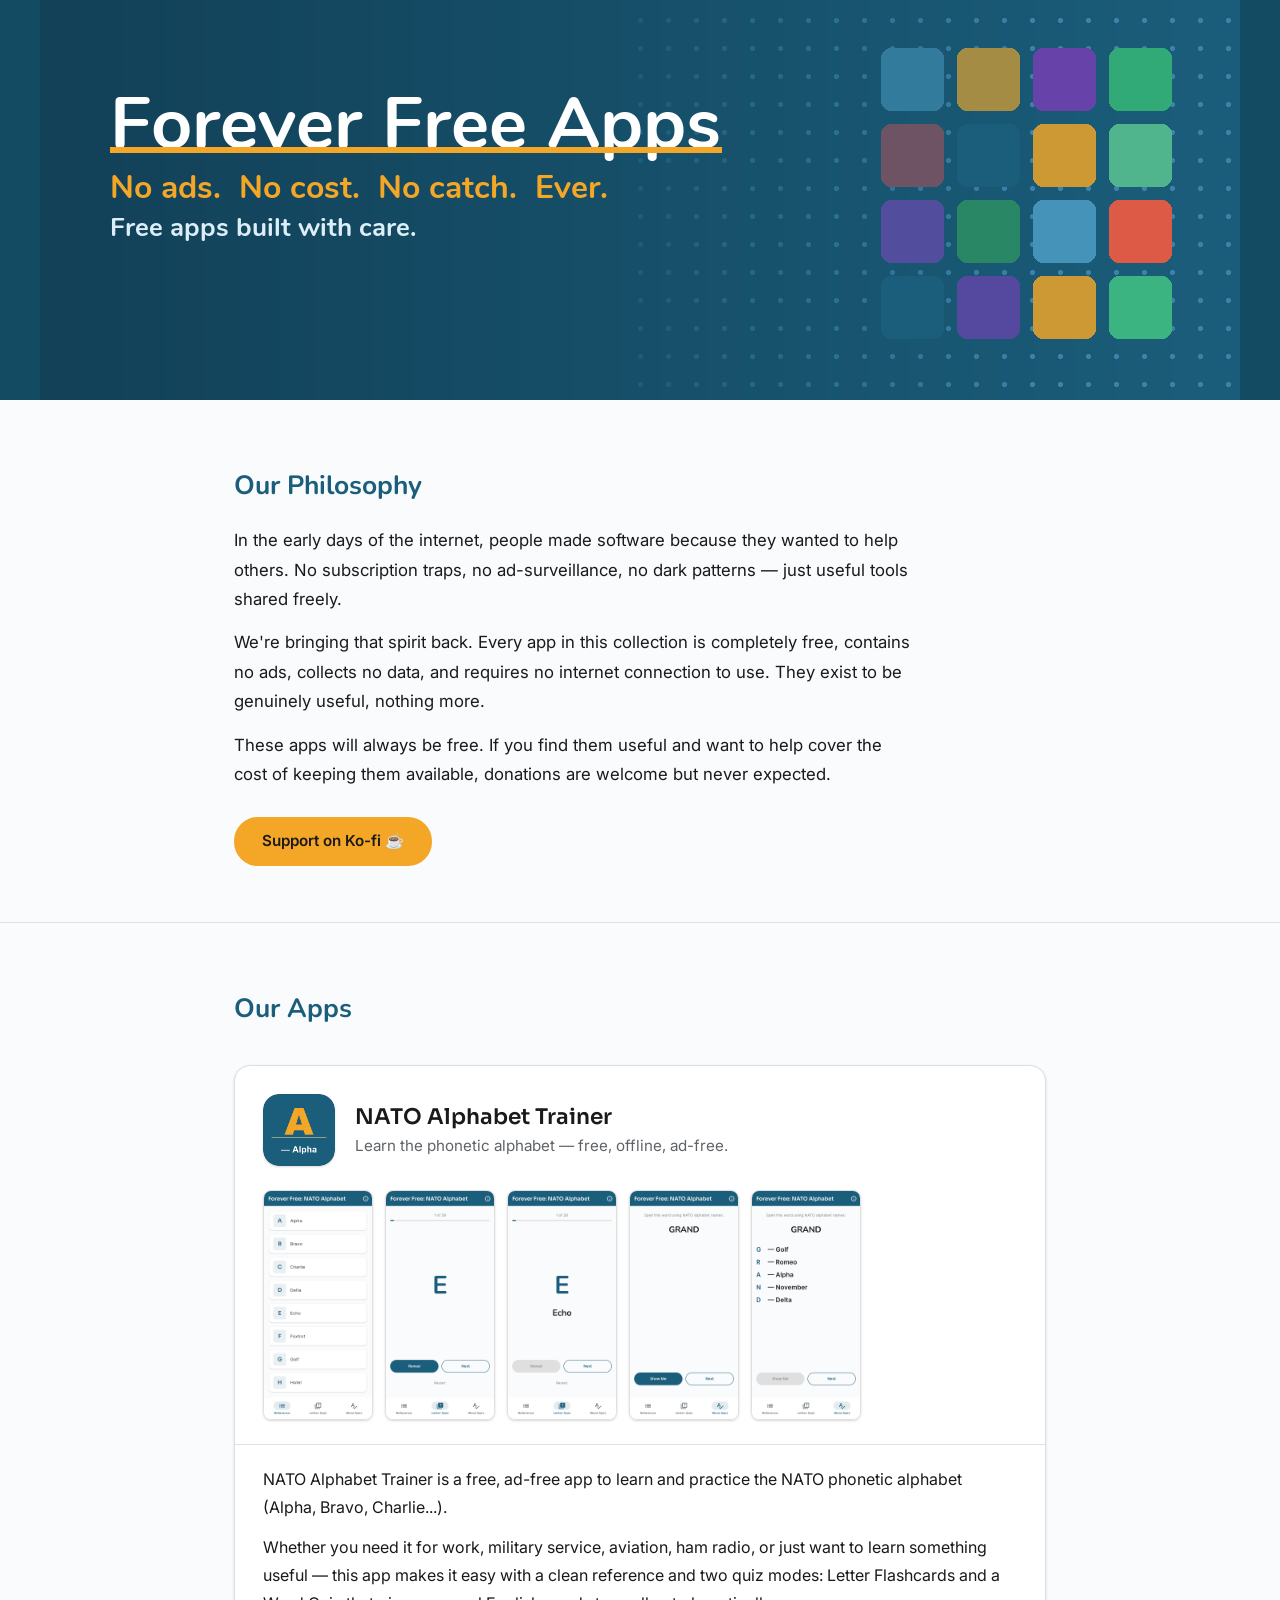
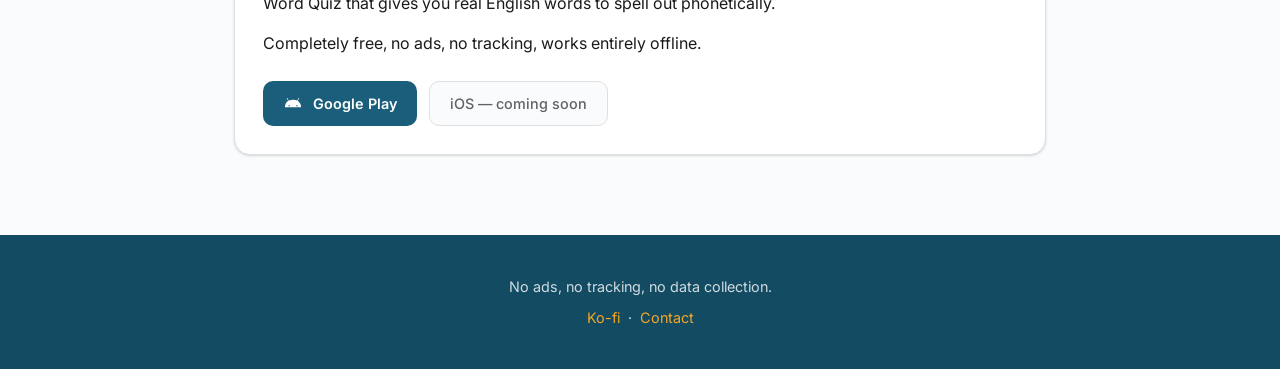
==== website/index.html @ bf29dea0 "Website: replace PhotoSwipe with self-contained lightbox PhotoSwipe v5 is ESM-only; type="module" sc" ====
<!DOCTYPE html>
<html lang="en">
<head>
  <meta charset="UTF-8">
  <meta name="viewport" content="width=device-width, initial-scale=1.0">
  <title>ForeverFree Apps — Free, Ad-Free Mobile Apps</title>
  <meta name="description" content="Free, ad-free, tracking-free mobile apps. Built with care in the spirit of early internet shareware.">

  <!-- Fonts -->
  <link rel="preconnect" href="https://fonts.googleapis.com">
  <link rel="preconnect" href="https://fonts.gstatic.com" crossorigin>
  <link href="https://fonts.googleapis.com/css2?family=Nunito:wght@700;800&family=Sora:wght@600&family=Inter:wght@400;500;600&display=swap" rel="stylesheet">


  <link rel="stylesheet" href="style.css">
</head>
<body>

  <!-- ── HERO ─────────────────────────────────────────── -->
  <header class="hero">
    <img src="assets/banner.png" alt="ForeverFree — Free apps, no ads, no tracking. Just useful tools made with care." class="hero-banner">
  </header>

  <!-- ── PHILOSOPHY ────────────────────────────────────── -->
  <section class="philosophy">
    <div class="container">
      <h2>Our Philosophy</h2>
      <p>In the early days of the internet, people made software because they wanted to help others. No subscription traps, no ad-surveillance, no dark patterns — just useful tools shared freely.</p>
      <p>We're bringing that spirit back. Every app in this collection is completely free, contains no ads, collects no data, and requires no internet connection to use. They exist to be genuinely useful, nothing more.</p>
      <p>These apps will always be free. If you find them useful and want to help cover the cost of keeping them available, donations are welcome but never expected.</p>
      <a href="https://ko-fi.com/foreverfreeapps" class="donate-link" target="_blank" rel="noopener">Support on Ko-fi ☕</a>
    </div>
  </section>

  <!-- ── APP CATALOG ───────────────────────────────────── -->
  <section class="catalog">
    <div class="container">
      <h2>Our Apps</h2>
      <div class="app-list" id="app-list">
        <!-- Rendered by app.js -->
      </div>
    </div>
  </section>

  <!-- ── FOOTER ─────────────────────────────────────────── -->
  <footer class="site-footer">
    <div class="container">
      <p>No ads, no tracking, no data collection.</p>
      <p class="footer-secondary">
        <a href="https://ko-fi.com/foreverfreeapps" target="_blank" rel="noopener">Ko-fi</a>
        &nbsp;&middot;&nbsp;
        <a href="mailto:foreverfree@gmail.com">Contact</a>
      </p>
    </div>
  </footer>

  <script src="apps-data.js"></script>
  <script src="app.js"></script>
</body>
</html>
---- website/style.css ----
/* ── TOKENS ─────────────────────────────────────────────── */
:root {
  --primary:         #1B5E7B;
  --primary-dark:    #134B63;
  --accent:          #F4A726;
  --accent-dark:     #D4911E;
  --bg:              #FAFBFC;
  --surface:         #FFFFFF;
  --text:            #1A1A1A;
  --text-secondary:  #5F6368;
  --divider:         #E0E0E0;
  --shadow-sm:       0 1px 3px rgba(0,0,0,0.10), 0 1px 2px rgba(0,0,0,0.06);
  --shadow-md:       0 4px 12px rgba(0,0,0,0.10), 0 2px 4px rgba(0,0,0,0.06);
  --radius-card:     16px;
  --radius-sm:       8px;
  --max-width:       860px;
}

/* ── RESET ──────────────────────────────────────────────── */
*, *::before, *::after { box-sizing: border-box; margin: 0; padding: 0; }
html { scroll-behavior: smooth; }
body {
  font-family: 'Inter', sans-serif;
  background: var(--bg);
  color: var(--text);
  line-height: 1.6;
  -webkit-font-smoothing: antialiased;
}
a { color: inherit; }
img { display: block; max-width: 100%; }

/* ── LAYOUT ─────────────────────────────────────────────── */
.container {
  max-width: var(--max-width);
  margin: 0 auto;
  padding: 0 24px;
}

/* ── HERO ────────────────────────────────────────────────── */
.hero {
  background: var(--primary-dark);
  line-height: 0; /* remove gap below inline img */
}
.hero-banner {
  width: 100%;
  max-width: 1200px;
  margin: 0 auto;
  display: block;
}

/* ── PHILOSOPHY ──────────────────────────────────────────── */
.philosophy {
  padding: 64px 0 56px;
  border-bottom: 1px solid var(--divider);
}
.philosophy h2 {
  font-family: 'Nunito', sans-serif;
  font-size: 1.65rem;
  font-weight: 700;
  color: var(--primary);
  margin-bottom: 20px;
}
.philosophy p {
  font-size: 1.05rem;
  color: var(--text);
  line-height: 1.75;
  max-width: 680px;
}
.philosophy p + p {
  margin-top: 14px;
}
.donate-link {
  display: inline-block;
  margin-top: 28px;
  padding: 12px 28px;
  background: var(--accent);
  color: var(--text);
  font-family: 'Inter', sans-serif;
  font-weight: 600;
  font-size: 0.95rem;
  border-radius: 24px;
  text-decoration: none;
  transition: background 0.15s, transform 0.15s;
}
.donate-link:hover {
  background: var(--accent-dark);
  transform: translateY(-1px);
}

/* ── CATALOG ──────────────────────────────────────────────── */
.catalog {
  padding: 64px 0 80px;
}
.catalog h2 {
  font-family: 'Nunito', sans-serif;
  font-size: 1.65rem;
  font-weight: 700;
  color: var(--primary);
  margin-bottom: 36px;
}

/* ── APP CARD ─────────────────────────────────────────────── */
.app-card {
  background: var(--surface);
  border-radius: var(--radius-card);
  box-shadow: var(--shadow-sm);
  border: 1px solid var(--divider);
  overflow: hidden;
  transition: box-shadow 0.2s, transform 0.2s;
}
.app-card:hover {
  box-shadow: var(--shadow-md);
  transform: translateY(-2px);
}
.app-list .app-card + .app-card {
  margin-top: 40px;
}

/* Card header: icon + title + tagline */
.app-card-header {
  display: flex;
  align-items: center;
  gap: 20px;
  padding: 28px 28px 0;
}
.app-icon {
  width: 72px;
  height: 72px;
  border-radius: 16px;
  box-shadow: var(--shadow-sm);
  flex-shrink: 0;
}
.app-title-group {
  flex: 1;
  min-width: 0;
}
.app-name {
  font-family: 'Sora', sans-serif;
  font-size: 1.35rem;
  font-weight: 600;
  color: var(--text);
  line-height: 1.3;
}
.app-tagline {
  font-size: 0.95rem;
  color: var(--text-secondary);
  margin-top: 4px;
  line-height: 1.4;
}

/* Screenshot strip */
.app-screenshots {
  display: flex;
  gap: 12px;
  padding: 24px 28px;
  overflow-x: auto;
  scrollbar-width: thin;
  scrollbar-color: var(--divider) transparent;
  -webkit-overflow-scrolling: touch;
}
.app-screenshots::-webkit-scrollbar { height: 4px; }
.app-screenshots::-webkit-scrollbar-track { background: transparent; }
.app-screenshots::-webkit-scrollbar-thumb { background: var(--divider); border-radius: 4px; }

.screenshot-link {
  flex-shrink: 0;
  display: block;
  width: 110px;
  border-radius: var(--radius-sm);
  overflow: hidden;
  box-shadow: var(--shadow-sm);
  border: 1px solid var(--divider);
  cursor: zoom-in;
  transition: transform 0.15s, box-shadow 0.15s;
}
.screenshot-link:hover {
  transform: scale(1.04);
  box-shadow: var(--shadow-md);
}
.screenshot-link img {
  width: 100%;
  aspect-ratio: 9 / 19;
  object-fit: cover;
  display: block;
}

/* Description */
.app-description {
  padding: 0 28px 24px;
  border-top: 1px solid var(--divider);
  margin-top: 0;
  padding-top: 20px;
}
.app-description p {
  font-size: 1rem;
  line-height: 1.75;
  color: var(--text);
}
.app-description p + p {
  margin-top: 12px;
}

/* Download badges */
.app-badges {
  display: flex;
  flex-wrap: wrap;
  gap: 12px;
  padding: 0 28px 28px;
}
.badge {
  display: inline-flex;
  align-items: center;
  gap: 10px;
  padding: 10px 20px;
  border-radius: 10px;
  text-decoration: none;
  font-family: 'Inter', sans-serif;
  font-weight: 600;
  font-size: 0.9rem;
  transition: transform 0.15s, opacity 0.15s;
}
.badge:hover { transform: translateY(-1px); opacity: 0.88; }
.badge-android {
  background: var(--primary);
  color: #FFFFFF;
}
.badge-ios {
  background: #1A1A1A;
  color: #FFFFFF;
}
.badge svg {
  width: 20px;
  height: 20px;
  flex-shrink: 0;
}
.badge-coming-soon {
  background: var(--bg);
  color: var(--text-secondary);
  border: 1px solid var(--divider);
  font-weight: 500;
  cursor: default;
  pointer-events: none;
}

/* ── FOOTER ──────────────────────────────────────────────── */
.site-footer {
  background: var(--primary-dark);
  color: rgba(255,255,255,0.80);
  text-align: center;
  padding: 40px 24px;
  font-size: 0.9rem;
  line-height: 1.6;
}
.site-footer a {
  color: var(--accent);
  text-decoration: none;
}
.site-footer a:hover { text-decoration: underline; }
.footer-secondary { margin-top: 8px; }

/* ── RESPONSIVE ──────────────────────────────────────────── */
@media (max-width: 600px) {
  .app-card-header { padding: 20px 20px 0; gap: 14px; }
  .app-icon { width: 60px; height: 60px; }
  .app-name { font-size: 1.15rem; }
  .app-screenshots { padding: 18px 20px; gap: 10px; }
  .screenshot-link { width: 90px; }
  .app-description { padding: 16px 20px 20px; }
  .app-badges { padding: 0 20px 20px; }
  .philosophy, .catalog { padding-top: 44px; padding-bottom: 44px; }
}
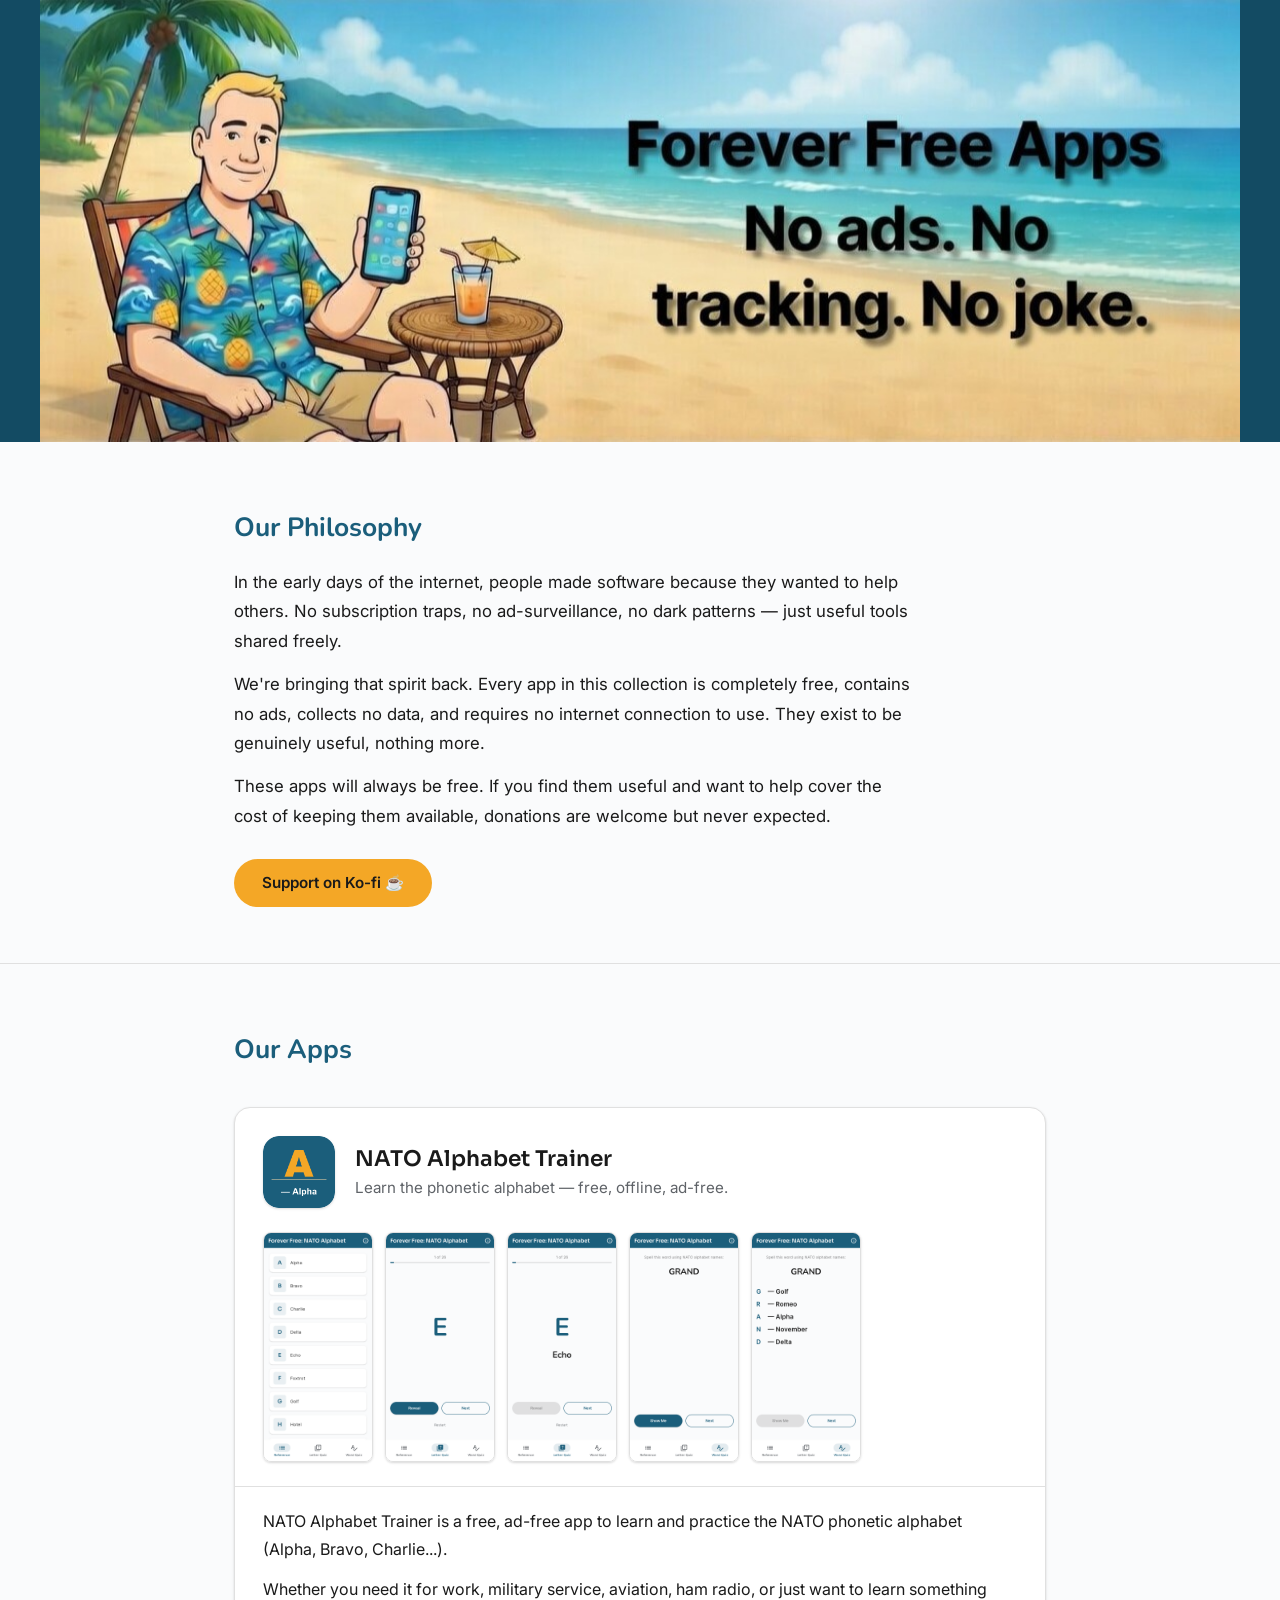
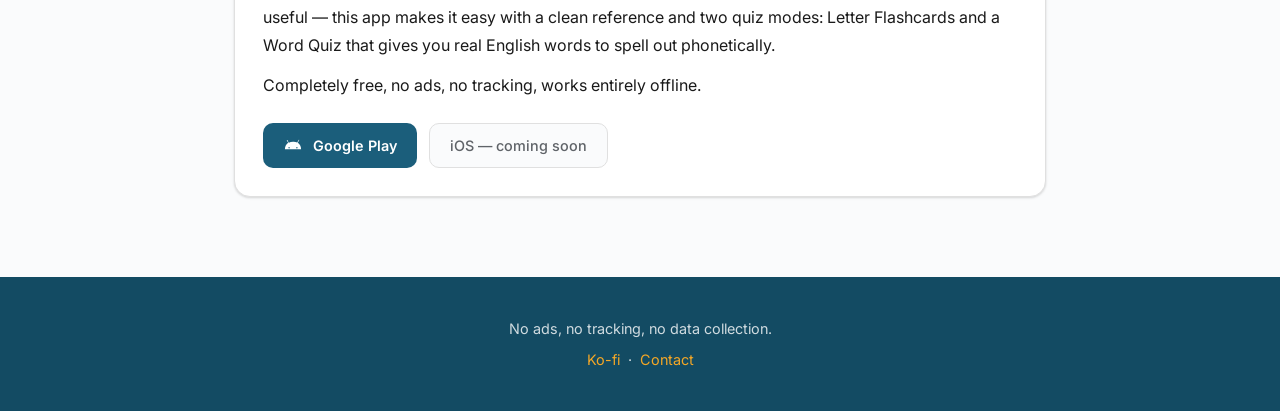
==== commit 940526ab: "Website: replace hero banner with new beach/cartoon banner Co-Authored-By: Claude Sonnet 4.6 <norepl" ====
--- a/website/index.html
+++ b/website/index.html
@@ -18,7 +18,7 @@
 
   <!-- ── HERO ─────────────────────────────────────────── -->
   <header class="hero">
-    <img src="assets/banner.png" alt="ForeverFree — Free apps, no ads, no tracking. Just useful tools made with care." class="hero-banner">
+    <img src="assets/banner.jpg" alt="ForeverFree — Free apps, no ads, no tracking. Just useful tools made with care." class="hero-banner">
   </header>
 
   <!-- ── PHILOSOPHY ────────────────────────────────────── -->
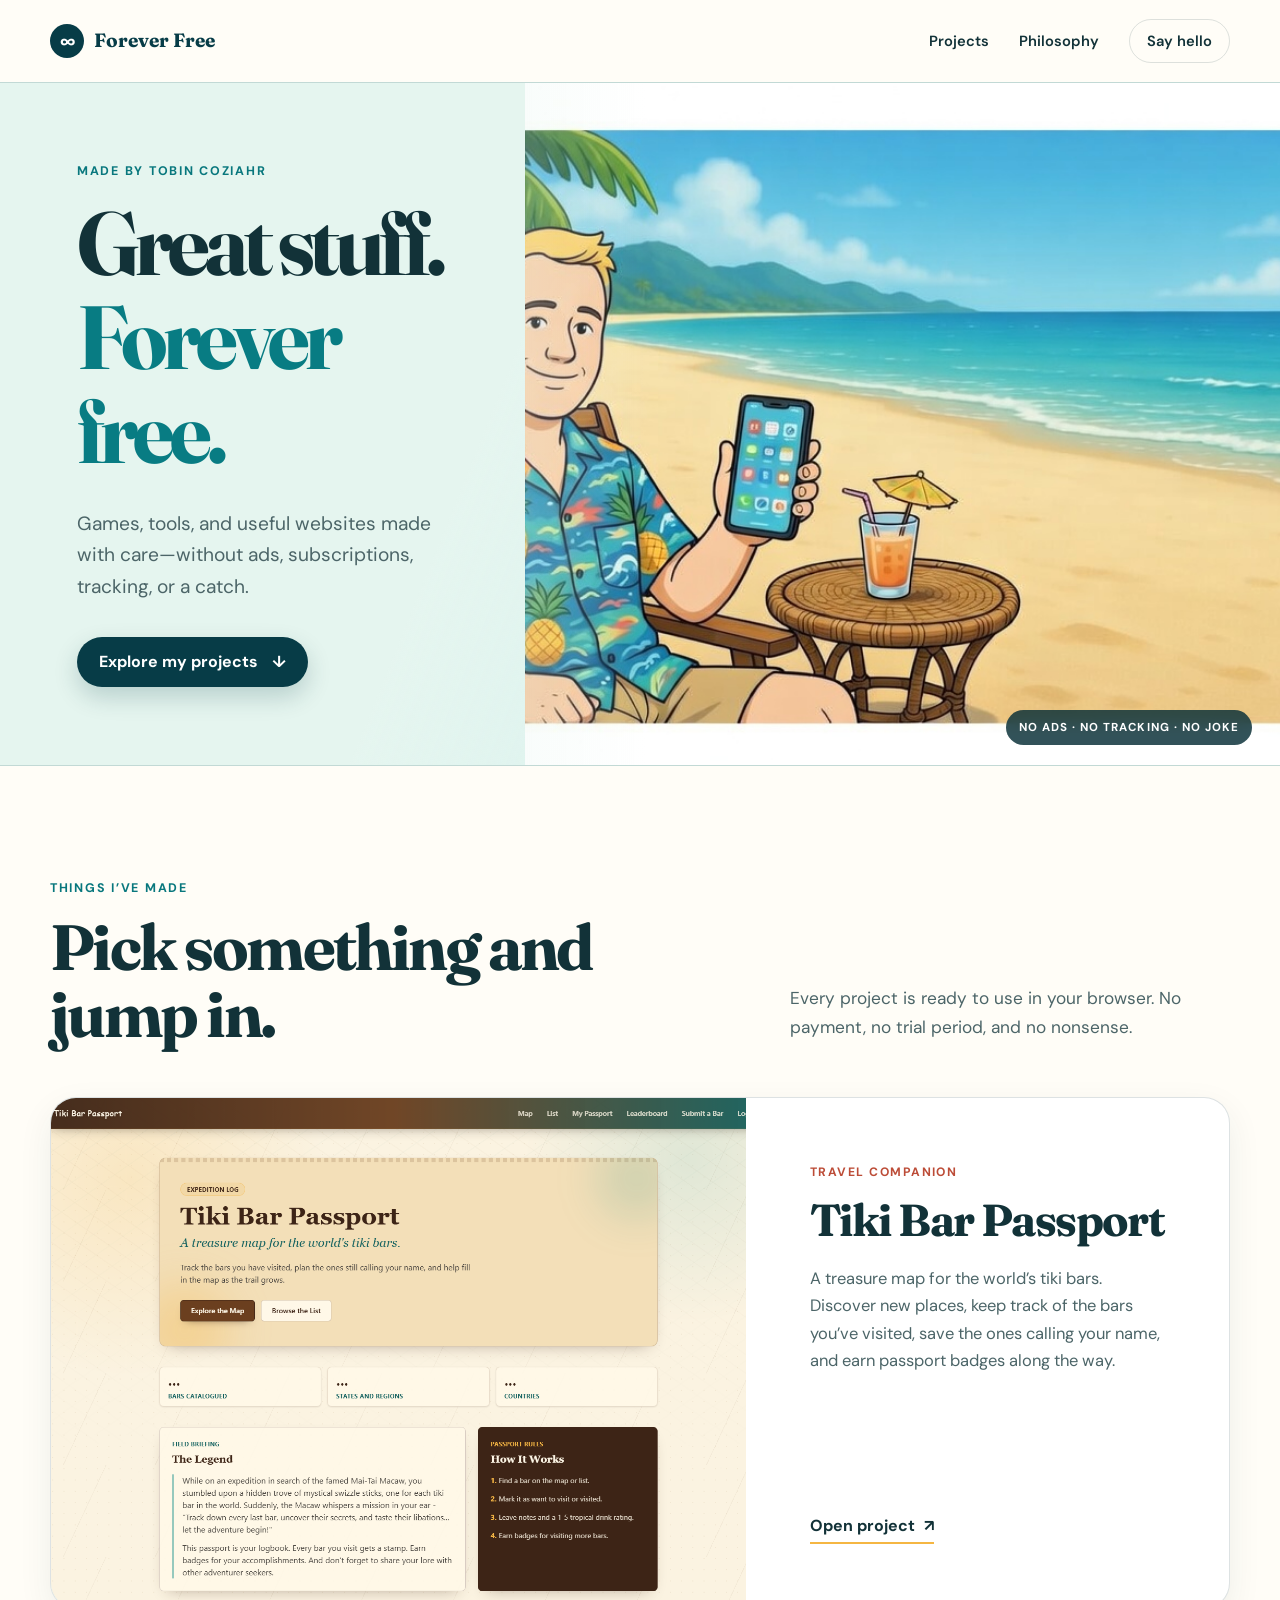
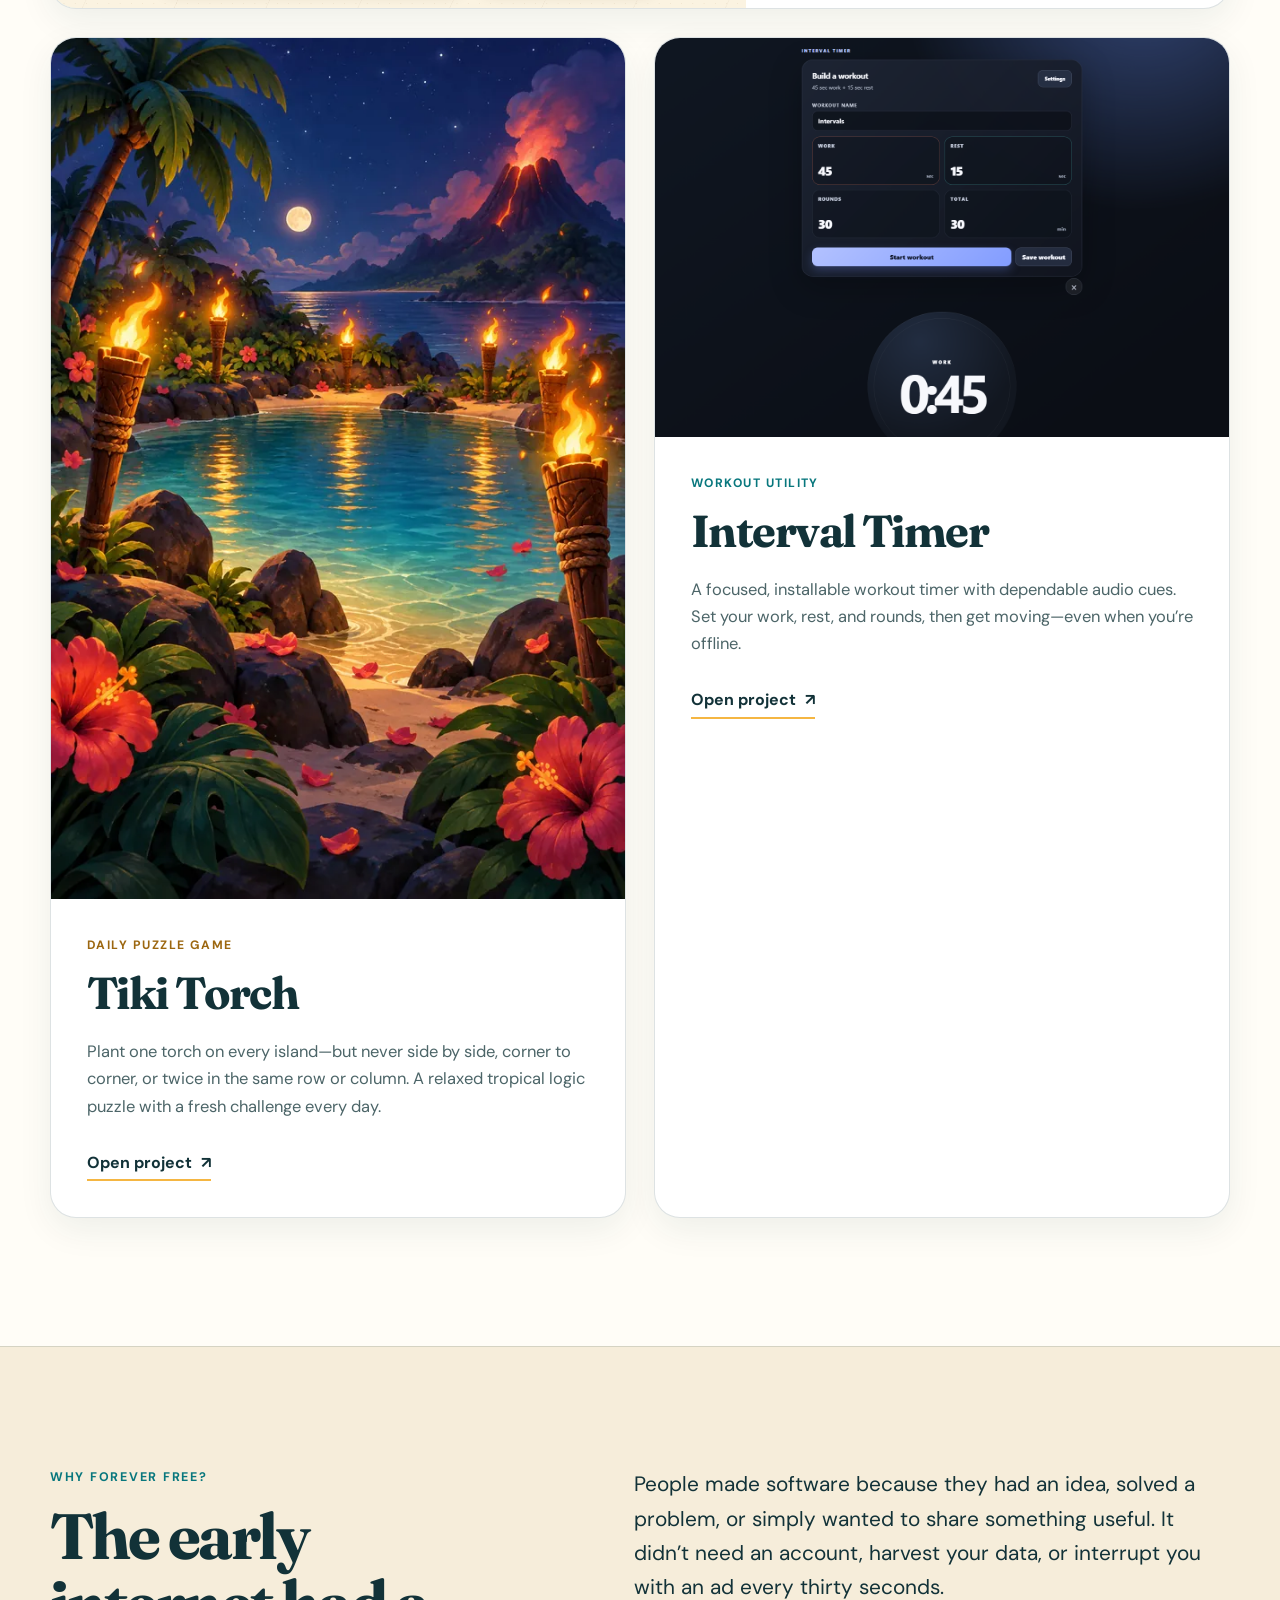
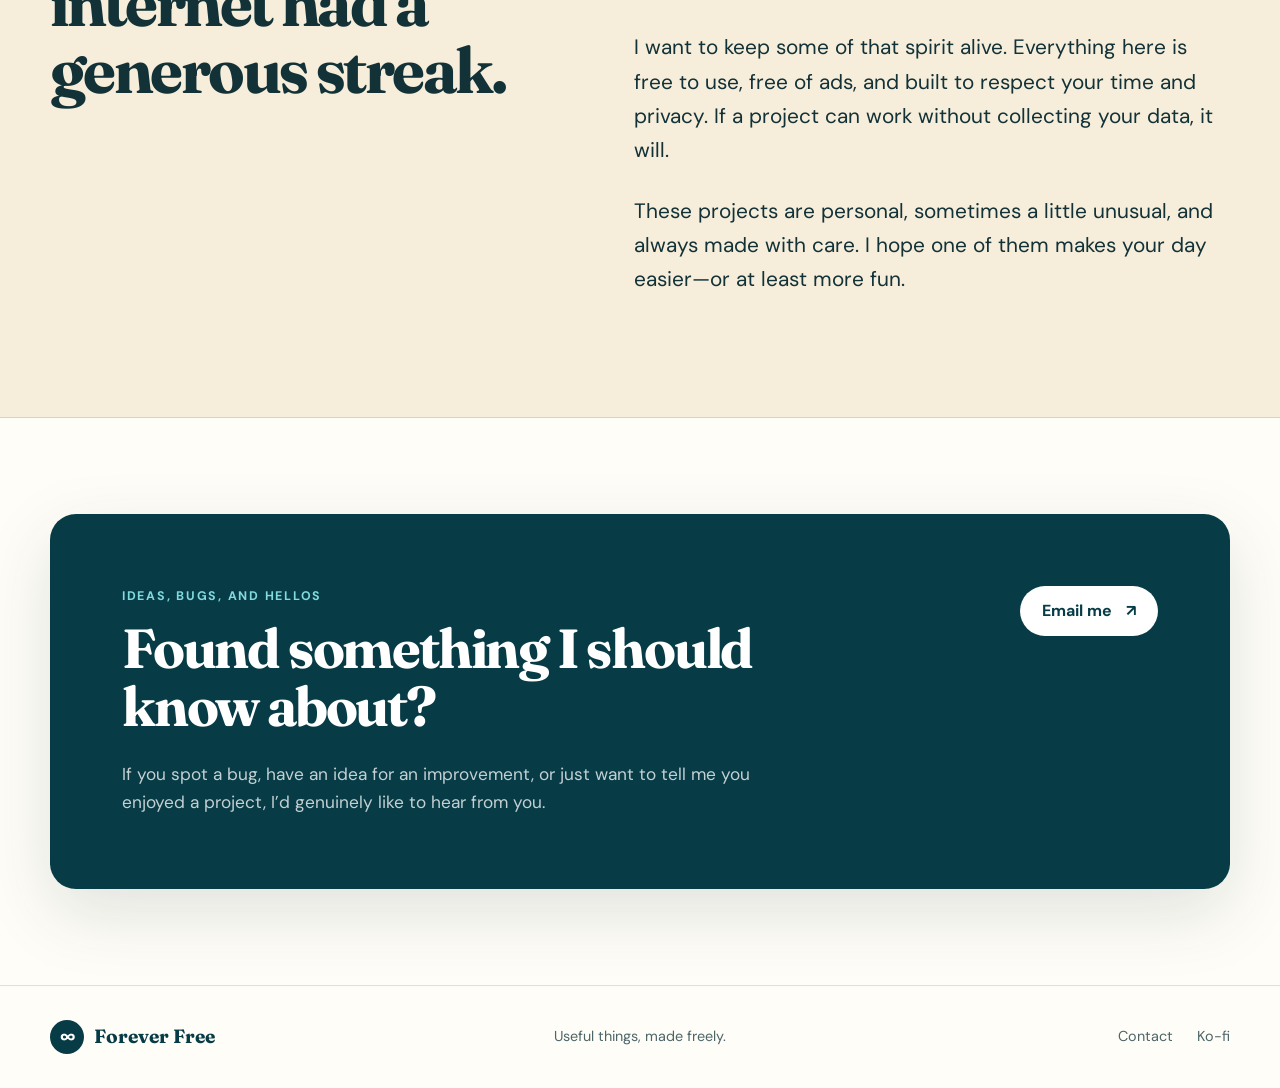
==== commit 2088ac57: "Redesign Forever Free project landing page" ====
--- a/website/index.html
+++ b/website/index.html
@@ -1,60 +1,74 @@
-<!DOCTYPE html>
+<!doctype html>
 <html lang="en">
 <head>
-  <meta charset="UTF-8">
-  <meta name="viewport" content="width=device-width, initial-scale=1.0">
-  <title>ForeverFree Apps — Free, Ad-Free Mobile Apps</title>
-  <meta name="description" content="Free, ad-free, tracking-free mobile apps. Built with care in the spirit of early internet shareware.">
-
-  <!-- Fonts -->
+  <meta charset="utf-8">
+  <meta name="viewport" content="width=device-width, initial-scale=1">
+  <title>Forever Free — Useful things, made freely</title>
+  <meta name="description" content="Games, tools, and useful websites made by Tobin Coziahr. No ads, no subscriptions, and no cost.">
+  <meta name="theme-color" content="#073c47">
   <link rel="preconnect" href="https://fonts.googleapis.com">
   <link rel="preconnect" href="https://fonts.gstatic.com" crossorigin>
-  <link href="https://fonts.googleapis.com/css2?family=Nunito:wght@700;800&family=Sora:wght@600&family=Inter:wght@400;500;600&display=swap" rel="stylesheet">
-
-
+  <link href="https://fonts.googleapis.com/css2?family=DM+Sans:wght@400;500;600;700&family=Fraunces:opsz,wght@9..144,600;9..144,700&display=swap" rel="stylesheet">
+  <link rel="icon" href="favicon.svg" type="image/svg+xml">
   <link rel="stylesheet" href="style.css">
 </head>
 <body>
-
-  <!-- ── HERO ─────────────────────────────────────────── -->
-  <header class="hero">
-    <img src="assets/banner.jpg" alt="ForeverFree — Free apps, no ads, no tracking. Just useful tools made with care." class="hero-banner">
+  <a class="skip-link" href="#projects">Skip to projects</a>
+  <header class="site-header">
+    <a class="wordmark" href="#top" aria-label="Forever Free home"><span class="wordmark-mark" aria-hidden="true">∞</span><span>Forever Free</span></a>
+    <nav aria-label="Main navigation">
+      <a href="#projects">Projects</a>
+      <a href="#philosophy">Philosophy</a>
+      <a class="nav-contact" href="#contact">Say hello</a>
+    </nav>
   </header>
 
-  <!-- ── PHILOSOPHY ────────────────────────────────────── -->
-  <section class="philosophy">
-    <div class="container">
-      <h2>Our Philosophy</h2>
-      <p>In the early days of the internet, people made software because they wanted to help others. No subscription traps, no ad-surveillance, no dark patterns — just useful tools shared freely.</p>
-      <p>We're bringing that spirit back. Every app in this collection is completely free, contains no ads, collects no data, and requires no internet connection to use. They exist to be genuinely useful, nothing more.</p>
-      <p>These apps will always be free. If you find them useful and want to help cover the cost of keeping them available, donations are welcome but never expected.</p>
-      <a href="https://ko-fi.com/foreverfreeapps" class="donate-link" target="_blank" rel="noopener">Support on Ko-fi ☕</a>
-    </div>
-  </section>
+  <main id="top">
+    <section class="hero" aria-labelledby="hero-title">
+      <div class="hero-copy">
+        <p class="eyebrow">Made by Tobin Coziahr</p>
+        <h1 id="hero-title">Great stuff.<br><em>Forever free.</em></h1>
+        <p class="hero-intro">Games, tools, and useful websites made with care—without ads, subscriptions, tracking, or a catch.</p>
+        <a class="button button-primary" href="#projects">Explore my projects <span aria-hidden="true">↓</span></a>
+      </div>
+      <div class="hero-art" role="img" aria-label="Tobin relaxing by a tropical beach while holding a phone"></div>
+      <p class="hero-note" aria-hidden="true">No ads · No tracking · No joke</p>
+    </section>
 
-  <!-- ── APP CATALOG ───────────────────────────────────── -->
-  <section class="catalog">
-    <div class="container">
-      <h2>Our Apps</h2>
-      <div class="app-list" id="app-list">
-        <!-- Rendered by app.js -->
+    <section class="projects-section" id="projects" aria-labelledby="projects-title">
+      <div class="section-heading">
+        <div><p class="eyebrow">Things I’ve made</p><h2 id="projects-title">Pick something and jump in.</h2></div>
+        <p>Every project is ready to use in your browser. No payment, no trial period, and no nonsense.</p>
       </div>
-    </div>
-  </section>
+      <div class="project-grid" id="project-grid"></div>
+    </section>
 
-  <!-- ── FOOTER ─────────────────────────────────────────── -->
+    <section class="philosophy" id="philosophy" aria-labelledby="philosophy-title">
+      <div class="philosophy-heading"><p class="eyebrow">Why Forever Free?</p><h2 id="philosophy-title">The early internet had a generous streak.</h2></div>
+      <div class="philosophy-copy">
+        <p>People made software because they had an idea, solved a problem, or simply wanted to share something useful. It didn’t need an account, harvest your data, or interrupt you with an ad every thirty seconds.</p>
+        <p>I want to keep some of that spirit alive. Everything here is free to use, free of ads, and built to respect your time and privacy. If a project can work without collecting your data, it will.</p>
+        <p>These projects are personal, sometimes a little unusual, and always made with care. I hope one of them makes your day easier—or at least more fun.</p>
+      </div>
+    </section>
+
+    <section class="contact" id="contact" aria-labelledby="contact-title">
+      <div>
+        <p class="eyebrow">Ideas, bugs, and hellos</p>
+        <h2 id="contact-title">Found something I should know about?</h2>
+        <p>If you spot a bug, have an idea for an improvement, or just want to tell me you enjoyed a project, I’d genuinely like to hear from you.</p>
+      </div>
+      <a class="button button-light" href="mailto:makeitforeverfree@gmail.com">Email me <span aria-hidden="true">↗</span></a>
+    </section>
+  </main>
+
   <footer class="site-footer">
-    <div class="container">
-      <p>No ads, no tracking, no data collection.</p>
-      <p class="footer-secondary">
-        <a href="https://ko-fi.com/foreverfreeapps" target="_blank" rel="noopener">Ko-fi</a>
-        &nbsp;&middot;&nbsp;
-        <a href="mailto:foreverfree@gmail.com">Contact</a>
-      </p>
-    </div>
+    <a class="wordmark footer-wordmark" href="#top"><span class="wordmark-mark" aria-hidden="true">∞</span><span>Forever Free</span></a>
+    <p>Useful things, made freely.</p>
+    <div class="footer-links"><a href="mailto:makeitforeverfree@gmail.com">Contact</a><a href="https://ko-fi.com/foreverfreeapps" target="_blank" rel="noopener">Ko-fi <span class="sr-only">(opens in a new tab)</span></a></div>
   </footer>
 
-  <script src="apps-data.js"></script>
+  <script src="projects-data.js"></script>
   <script src="app.js"></script>
 </body>
 </html>
--- a/website/style.css
+++ b/website/style.css
@@ -1,271 +1,51 @@
-/* ── TOKENS ─────────────────────────────────────────────── */
 :root {
-  --primary:         #1B5E7B;
-  --primary-dark:    #134B63;
-  --accent:          #F4A726;
-  --accent-dark:     #D4911E;
-  --bg:              #FAFBFC;
-  --surface:         #FFFFFF;
-  --text:            #1A1A1A;
-  --text-secondary:  #5F6368;
-  --divider:         #E0E0E0;
-  --shadow-sm:       0 1px 3px rgba(0,0,0,0.10), 0 1px 2px rgba(0,0,0,0.06);
-  --shadow-md:       0 4px 12px rgba(0,0,0,0.10), 0 2px 4px rgba(0,0,0,0.06);
-  --radius-card:     16px;
-  --radius-sm:       8px;
-  --max-width:       860px;
+  --ink: #123238; --ink-soft: #4c6568; --deep: #073c47; --aqua-pale: #dff4ef;
+  --sun: #f5b642; --paper: #fffdf7; --sand: #f6edda; --line: rgba(18,50,56,.14);
+  --shadow: 0 24px 70px rgba(13,54,61,.13); --radius: 26px; --max: 1180px;
 }
-
-/* ── RESET ──────────────────────────────────────────────── */
-*, *::before, *::after { box-sizing: border-box; margin: 0; padding: 0; }
-html { scroll-behavior: smooth; }
-body {
-  font-family: 'Inter', sans-serif;
-  background: var(--bg);
-  color: var(--text);
-  line-height: 1.6;
-  -webkit-font-smoothing: antialiased;
-}
-a { color: inherit; }
-img { display: block; max-width: 100%; }
-
-/* ── LAYOUT ─────────────────────────────────────────────── */
-.container {
-  max-width: var(--max-width);
-  margin: 0 auto;
-  padding: 0 24px;
-}
-
-/* ── HERO ────────────────────────────────────────────────── */
-.hero {
-  background: var(--primary-dark);
-  line-height: 0; /* remove gap below inline img */
-}
-.hero-banner {
-  width: 100%;
-  max-width: 1200px;
-  margin: 0 auto;
-  display: block;
-}
-
-/* ── PHILOSOPHY ──────────────────────────────────────────── */
-.philosophy {
-  padding: 64px 0 56px;
-  border-bottom: 1px solid var(--divider);
-}
-.philosophy h2 {
-  font-family: 'Nunito', sans-serif;
-  font-size: 1.65rem;
-  font-weight: 700;
-  color: var(--primary);
-  margin-bottom: 20px;
-}
-.philosophy p {
-  font-size: 1.05rem;
-  color: var(--text);
-  line-height: 1.75;
-  max-width: 680px;
-}
-.philosophy p + p {
-  margin-top: 14px;
-}
-.donate-link {
-  display: inline-block;
-  margin-top: 28px;
-  padding: 12px 28px;
-  background: var(--accent);
-  color: var(--text);
-  font-family: 'Inter', sans-serif;
-  font-weight: 600;
-  font-size: 0.95rem;
-  border-radius: 24px;
-  text-decoration: none;
-  transition: background 0.15s, transform 0.15s;
-}
-.donate-link:hover {
-  background: var(--accent-dark);
-  transform: translateY(-1px);
-}
-
-/* ── CATALOG ──────────────────────────────────────────────── */
-.catalog {
-  padding: 64px 0 80px;
-}
-.catalog h2 {
-  font-family: 'Nunito', sans-serif;
-  font-size: 1.65rem;
-  font-weight: 700;
-  color: var(--primary);
-  margin-bottom: 36px;
-}
-
-/* ── APP CARD ─────────────────────────────────────────────── */
-.app-card {
-  background: var(--surface);
-  border-radius: var(--radius-card);
-  box-shadow: var(--shadow-sm);
-  border: 1px solid var(--divider);
-  overflow: hidden;
-  transition: box-shadow 0.2s, transform 0.2s;
-}
-.app-card:hover {
-  box-shadow: var(--shadow-md);
-  transform: translateY(-2px);
-}
-.app-list .app-card + .app-card {
-  margin-top: 40px;
-}
-
-/* Card header: icon + title + tagline */
-.app-card-header {
-  display: flex;
-  align-items: center;
-  gap: 20px;
-  padding: 28px 28px 0;
-}
-.app-icon {
-  width: 72px;
-  height: 72px;
-  border-radius: 16px;
-  box-shadow: var(--shadow-sm);
-  flex-shrink: 0;
-}
-.app-title-group {
-  flex: 1;
-  min-width: 0;
-}
-.app-name {
-  font-family: 'Sora', sans-serif;
-  font-size: 1.35rem;
-  font-weight: 600;
-  color: var(--text);
-  line-height: 1.3;
-}
-.app-tagline {
-  font-size: 0.95rem;
-  color: var(--text-secondary);
-  margin-top: 4px;
-  line-height: 1.4;
-}
-
-/* Screenshot strip */
-.app-screenshots {
-  display: flex;
-  gap: 12px;
-  padding: 24px 28px;
-  overflow-x: auto;
-  scrollbar-width: thin;
-  scrollbar-color: var(--divider) transparent;
-  -webkit-overflow-scrolling: touch;
-}
-.app-screenshots::-webkit-scrollbar { height: 4px; }
-.app-screenshots::-webkit-scrollbar-track { background: transparent; }
-.app-screenshots::-webkit-scrollbar-thumb { background: var(--divider); border-radius: 4px; }
-
-.screenshot-link {
-  flex-shrink: 0;
-  display: block;
-  width: 110px;
-  border-radius: var(--radius-sm);
-  overflow: hidden;
-  box-shadow: var(--shadow-sm);
-  border: 1px solid var(--divider);
-  cursor: zoom-in;
-  transition: transform 0.15s, box-shadow 0.15s;
-}
-.screenshot-link:hover {
-  transform: scale(1.04);
-  box-shadow: var(--shadow-md);
-}
-.screenshot-link img {
-  width: 100%;
-  aspect-ratio: 9 / 19;
-  object-fit: cover;
-  display: block;
-}
-
-/* Description */
-.app-description {
-  padding: 0 28px 24px;
-  border-top: 1px solid var(--divider);
-  margin-top: 0;
-  padding-top: 20px;
-}
-.app-description p {
-  font-size: 1rem;
-  line-height: 1.75;
-  color: var(--text);
-}
-.app-description p + p {
-  margin-top: 12px;
-}
-
-/* Download badges */
-.app-badges {
-  display: flex;
-  flex-wrap: wrap;
-  gap: 12px;
-  padding: 0 28px 28px;
-}
-.badge {
-  display: inline-flex;
-  align-items: center;
-  gap: 10px;
-  padding: 10px 20px;
-  border-radius: 10px;
-  text-decoration: none;
-  font-family: 'Inter', sans-serif;
-  font-weight: 600;
-  font-size: 0.9rem;
-  transition: transform 0.15s, opacity 0.15s;
-}
-.badge:hover { transform: translateY(-1px); opacity: 0.88; }
-.badge-android {
-  background: var(--primary);
-  color: #FFFFFF;
-}
-.badge-ios {
-  background: #1A1A1A;
-  color: #FFFFFF;
-}
-.badge svg {
-  width: 20px;
-  height: 20px;
-  flex-shrink: 0;
-}
-.badge-coming-soon {
-  background: var(--bg);
-  color: var(--text-secondary);
-  border: 1px solid var(--divider);
-  font-weight: 500;
-  cursor: default;
-  pointer-events: none;
-}
-
-/* ── FOOTER ──────────────────────────────────────────────── */
-.site-footer {
-  background: var(--primary-dark);
-  color: rgba(255,255,255,0.80);
-  text-align: center;
-  padding: 40px 24px;
-  font-size: 0.9rem;
-  line-height: 1.6;
-}
-.site-footer a {
-  color: var(--accent);
-  text-decoration: none;
-}
-.site-footer a:hover { text-decoration: underline; }
-.footer-secondary { margin-top: 8px; }
-
-/* ── RESPONSIVE ──────────────────────────────────────────── */
-@media (max-width: 600px) {
-  .app-card-header { padding: 20px 20px 0; gap: 14px; }
-  .app-icon { width: 60px; height: 60px; }
-  .app-name { font-size: 1.15rem; }
-  .app-screenshots { padding: 18px 20px; gap: 10px; }
-  .screenshot-link { width: 90px; }
-  .app-description { padding: 16px 20px 20px; }
-  .app-badges { padding: 0 20px 20px; }
-  .philosophy, .catalog { padding-top: 44px; padding-bottom: 44px; }
-}
+*,*::before,*::after{box-sizing:border-box} html{scroll-behavior:smooth}
+body{margin:0;overflow-x:hidden;background:var(--paper);color:var(--ink);font-family:"DM Sans",system-ui,sans-serif;font-size:1rem;line-height:1.65;-webkit-font-smoothing:antialiased}
+img{display:block;max-width:100%} a{color:inherit}
+.skip-link{position:fixed;left:16px;top:12px;z-index:100;padding:10px 16px;border-radius:8px;background:white;transform:translateY(-150%)}
+.skip-link:focus{transform:translateY(0)}
+.sr-only{position:absolute;width:1px;height:1px;overflow:hidden;clip:rect(0,0,0,0);white-space:nowrap}
+.site-header{display:flex;align-items:center;justify-content:space-between;width:min(calc(100% - 48px),var(--max));min-height:82px;margin:0 auto}
+.wordmark{display:inline-flex;align-items:center;gap:10px;color:var(--deep);font-family:"Fraunces",Georgia,serif;font-size:1.2rem;font-weight:700;text-decoration:none}
+.wordmark-mark{display:grid;place-items:center;width:34px;height:34px;border-radius:50%;background:var(--deep);color:white;font-family:"DM Sans",sans-serif;font-size:1.3rem;line-height:1}
+nav{display:flex;align-items:center;gap:30px} nav a{font-size:.92rem;font-weight:600;text-decoration:none} nav a:hover{color:#087c83}
+.nav-contact{padding:9px 17px;border:1px solid var(--line);border-radius:999px}
+.hero{position:relative;display:grid;grid-template-columns:minmax(360px,.82fr) 1.18fr;min-height:640px;overflow:hidden;background:var(--aqua-pale);border-block:1px solid var(--line)}
+.hero-copy{position:relative;z-index:2;display:flex;min-width:0;flex-direction:column;justify-content:center;padding:78px clamp(40px,6vw,108px);overflow:hidden;background:linear-gradient(112deg,#e5f5ef 0%,#e5f5ef 78%,rgba(229,245,239,.25) 100%)}
+.eyebrow{margin:0 0 14px;color:#08777d;font-size:.78rem;font-weight:700;letter-spacing:.14em;text-transform:uppercase}
+h1,h2,h3{font-family:"Fraunces",Georgia,serif;line-height:1.05}
+h1{margin:0;font-size:clamp(3.9rem,7vw,7rem);letter-spacing:-.055em} h1 em{color:#087c83;font-style:normal}
+.hero-intro{max-width:570px;margin:30px 0 34px;color:var(--ink-soft);font-size:clamp(1.08rem,1.5vw,1.28rem)}
+.hero-art{min-height:640px;background-image:linear-gradient(90deg,rgba(229,245,239,.25),transparent 16%),url("assets/cVBCR.jpg");background-position:45% 49%;background-size:auto 960px}
+.hero-note{position:absolute;right:28px;bottom:20px;z-index:2;margin:0;padding:8px 13px;border-radius:999px;background:rgba(5,45,53,.82);color:white;font-size:.72rem;font-weight:700;letter-spacing:.09em;text-transform:uppercase;backdrop-filter:blur(7px)}
+.button{display:inline-flex;align-items:center;justify-content:center;align-self:flex-start;gap:14px;min-height:50px;padding:12px 22px;border-radius:999px;font-weight:700;text-decoration:none;transition:transform .2s ease,background .2s ease,box-shadow .2s ease}
+.button:hover{transform:translateY(-2px)} .button-primary{background:var(--deep);color:white;box-shadow:0 10px 25px rgba(7,60,71,.2)} .button-primary:hover{background:#095867}.button-light{background:white;color:var(--deep)}
+.projects-section{width:min(calc(100% - 48px),var(--max));margin:0 auto;padding:112px 0 128px}
+.section-heading{display:grid;grid-template-columns:1.2fr .8fr;align-items:end;gap:80px;margin-bottom:50px}
+.section-heading h2,.philosophy h2,.contact h2{margin:0;font-size:clamp(2.4rem,5vw,4.8rem);letter-spacing:-.04em}
+.section-heading>p{margin:0 0 6px;color:var(--ink-soft);font-size:1.08rem}
+.project-grid{display:grid;grid-template-columns:repeat(2,1fr);gap:28px}
+.project-card{min-width:0;overflow:hidden;border:1px solid var(--line);border-radius:var(--radius);background:white;box-shadow:0 12px 35px rgba(13,54,61,.07)}
+.project-featured{display:grid;grid-column:1/-1;grid-template-columns:1.18fr .82fr;min-height:510px}
+.project-visual{display:block;min-height:300px;overflow:hidden;background:#d9ece9}
+.project-visual img{width:100%;height:100%;object-fit:cover;transition:transform .45s ease}.project-visual:hover img{transform:scale(1.025)}
+.project-featured .project-visual{min-height:510px}.project-featured .project-visual img{object-position:25% center}
+.accent-gold .project-visual{background:#211629}.accent-gold .project-visual img{object-position:center}.accent-blue .project-visual{background:#0d1421}
+.project-body{display:flex;min-width:0;flex-direction:column;padding:36px}.project-featured .project-body{justify-content:center;padding:clamp(38px,5vw,68px)}
+.project-type{margin:0 0 14px;color:#08777d;font-size:.76rem;font-weight:700;letter-spacing:.12em;text-transform:uppercase}.accent-coral .project-type{color:#bc4c37}.accent-gold .project-type{color:#9c6710}
+.project-card h3{margin:0;font-size:clamp(2rem,3.5vw,3.5rem);letter-spacing:-.035em}.project-card h3 a{text-decoration:none}.project-card h3 a:hover{color:#08777d}
+.project-description{margin:22px 0 30px;color:var(--ink-soft);font-size:1.03rem}
+.project-link{display:inline-flex;align-items:center;gap:9px;width:max-content;margin-top:auto;padding-bottom:3px;border-bottom:2px solid var(--sun);font-weight:700;text-decoration:none}.project-link:hover{color:#08777d}
+.philosophy{display:grid;grid-template-columns:.88fr 1.12fr;gap:clamp(50px,9vw,140px);padding:120px max(24px,calc((100vw - var(--max))/2));background:var(--sand);border-block:1px solid var(--line)}
+.philosophy-heading{align-self:start;position:sticky;top:40px}.philosophy-copy{max-width:650px}.philosophy-copy p{margin:0;font-size:clamp(1.1rem,1.7vw,1.3rem)}.philosophy-copy p+p{margin-top:26px}
+.contact{display:flex;align-items:center;justify-content:space-between;gap:70px;width:min(calc(100% - 48px),var(--max));margin:96px auto;padding:clamp(38px,6vw,72px);border-radius:var(--radius);background:var(--deep);color:white;box-shadow:var(--shadow)}
+.contact .eyebrow{color:#82dadd}.contact h2{max-width:750px;font-size:clamp(2.2rem,4.3vw,4rem)}.contact p:not(.eyebrow){max-width:690px;margin:24px 0 0;color:rgba(255,255,255,.76);font-size:1.08rem}.contact .button{flex-shrink:0}
+.site-footer{display:grid;grid-template-columns:1fr auto 1fr;align-items:center;gap:30px;padding:34px max(24px,calc((100vw - var(--max))/2));border-top:1px solid var(--line);color:var(--ink-soft);font-size:.9rem}.site-footer p{margin:0}.footer-links{display:flex;justify-content:flex-end;gap:24px}.footer-links a{text-decoration:none}.footer-links a:hover{color:#08777d}
+:focus-visible{outline:3px solid var(--sun);outline-offset:4px}
+@media(max-width:900px){.hero{grid-template-columns:1fr}.hero-copy{padding:70px 32px 54px;background:var(--aqua-pale)}.hero-art{min-height:430px;background-position:center 49%}.section-heading{grid-template-columns:1fr;gap:24px}.project-featured{grid-template-columns:1fr}.project-featured .project-visual{min-height:390px}.philosophy{grid-template-columns:1fr}.philosophy-heading{position:static}.contact{align-items:flex-start;flex-direction:column;gap:34px}}
+@media(max-width:650px){.site-header{width:min(calc(100% - 32px),var(--max));min-height:70px}nav a:not(.nav-contact){display:none}nav{gap:0}.nav-contact{padding:7px 13px}.hero{min-height:auto}.hero-copy{padding:56px 20px 46px}h1{font-size:clamp(3rem,14vw,4.6rem)}.hero-art{min-height:330px;background-size:auto 510px;background-position:36% 49%}.hero-note{right:14px;bottom:14px}.projects-section{width:min(calc(100% - 32px),var(--max));padding:82px 0 92px}.project-grid{grid-template-columns:1fr}.project-featured{grid-column:auto}.project-featured .project-visual,.project-visual{min-height:270px}.project-body,.project-featured .project-body{padding:28px 24px 32px}.project-card h3{font-size:2.25rem}.philosophy{padding-block:84px}.contact{width:min(calc(100% - 32px),var(--max));margin:64px auto;padding:34px 24px}.site-footer{grid-template-columns:1fr;text-align:center}.footer-wordmark{justify-self:center}.footer-links{justify-content:center}}
+@media(prefers-reduced-motion:reduce){html{scroll-behavior:auto}*,*::before,*::after{transition-duration:.01ms!important}}
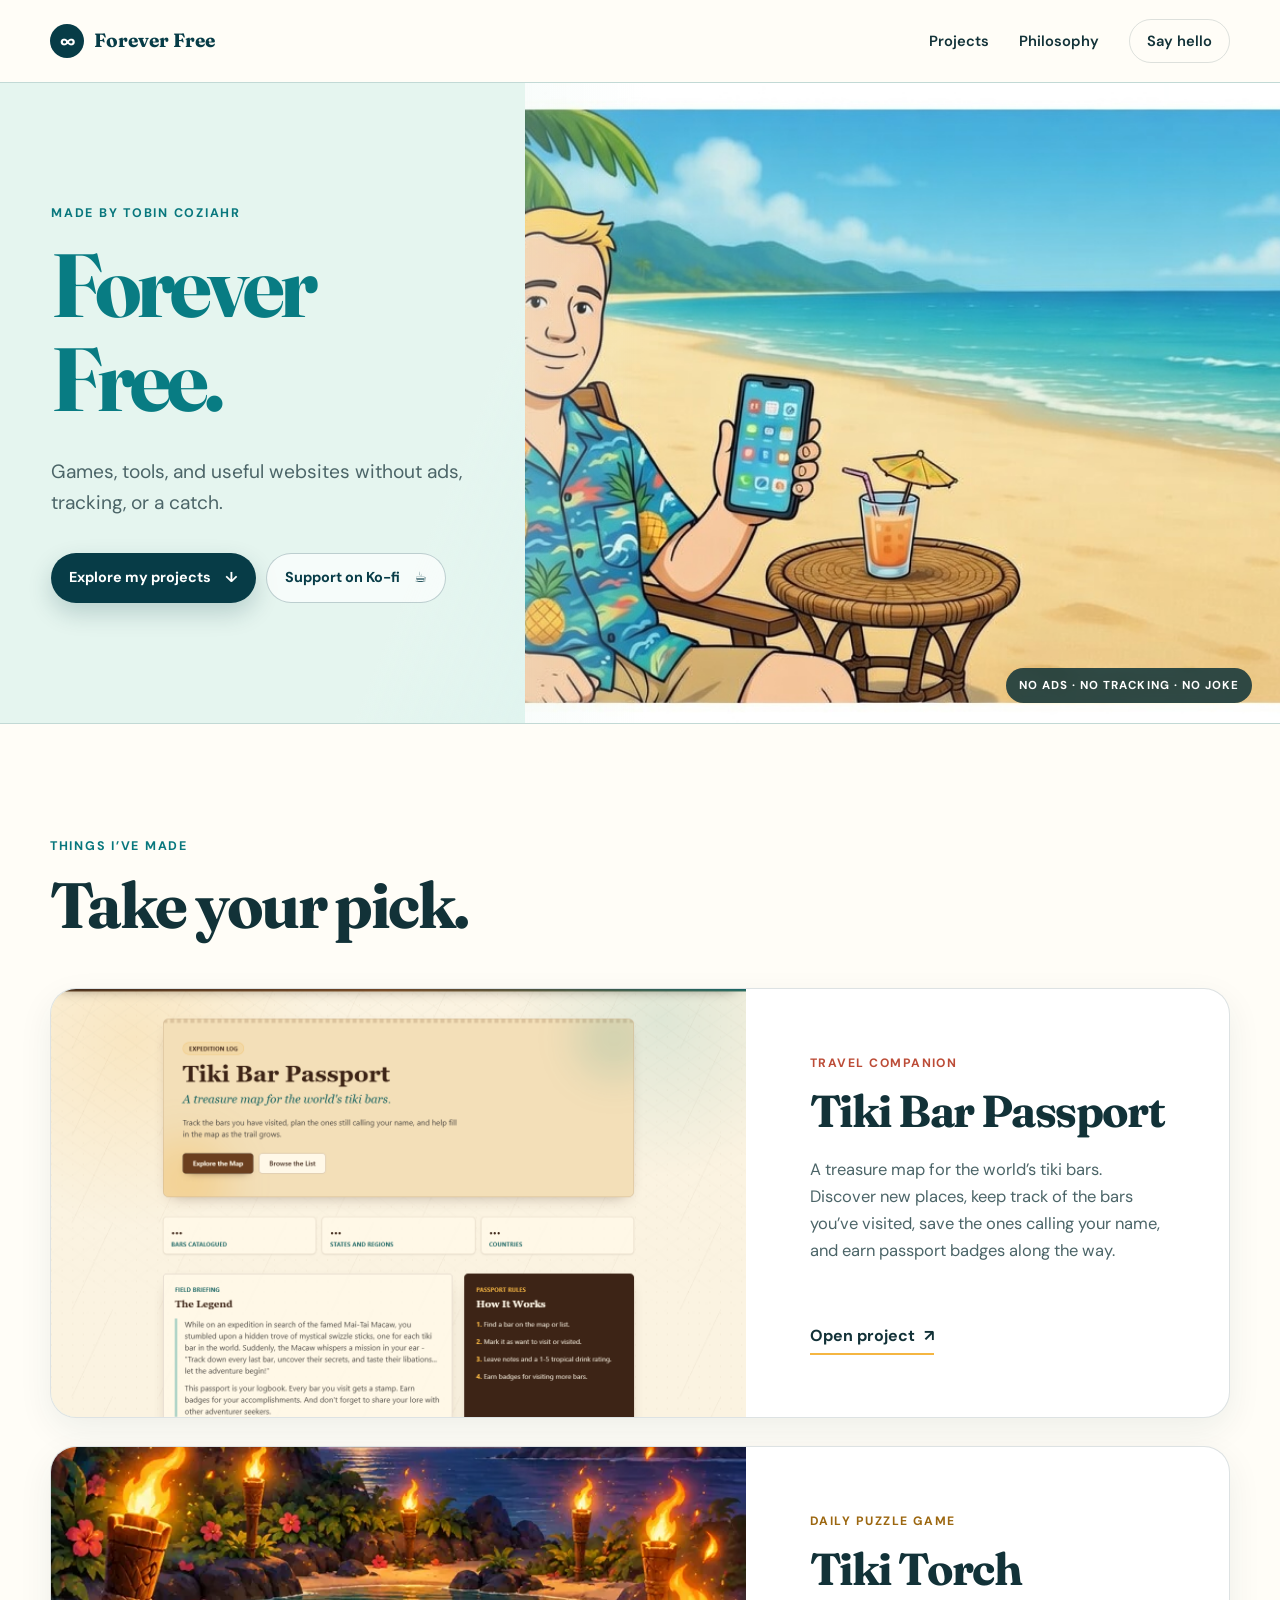
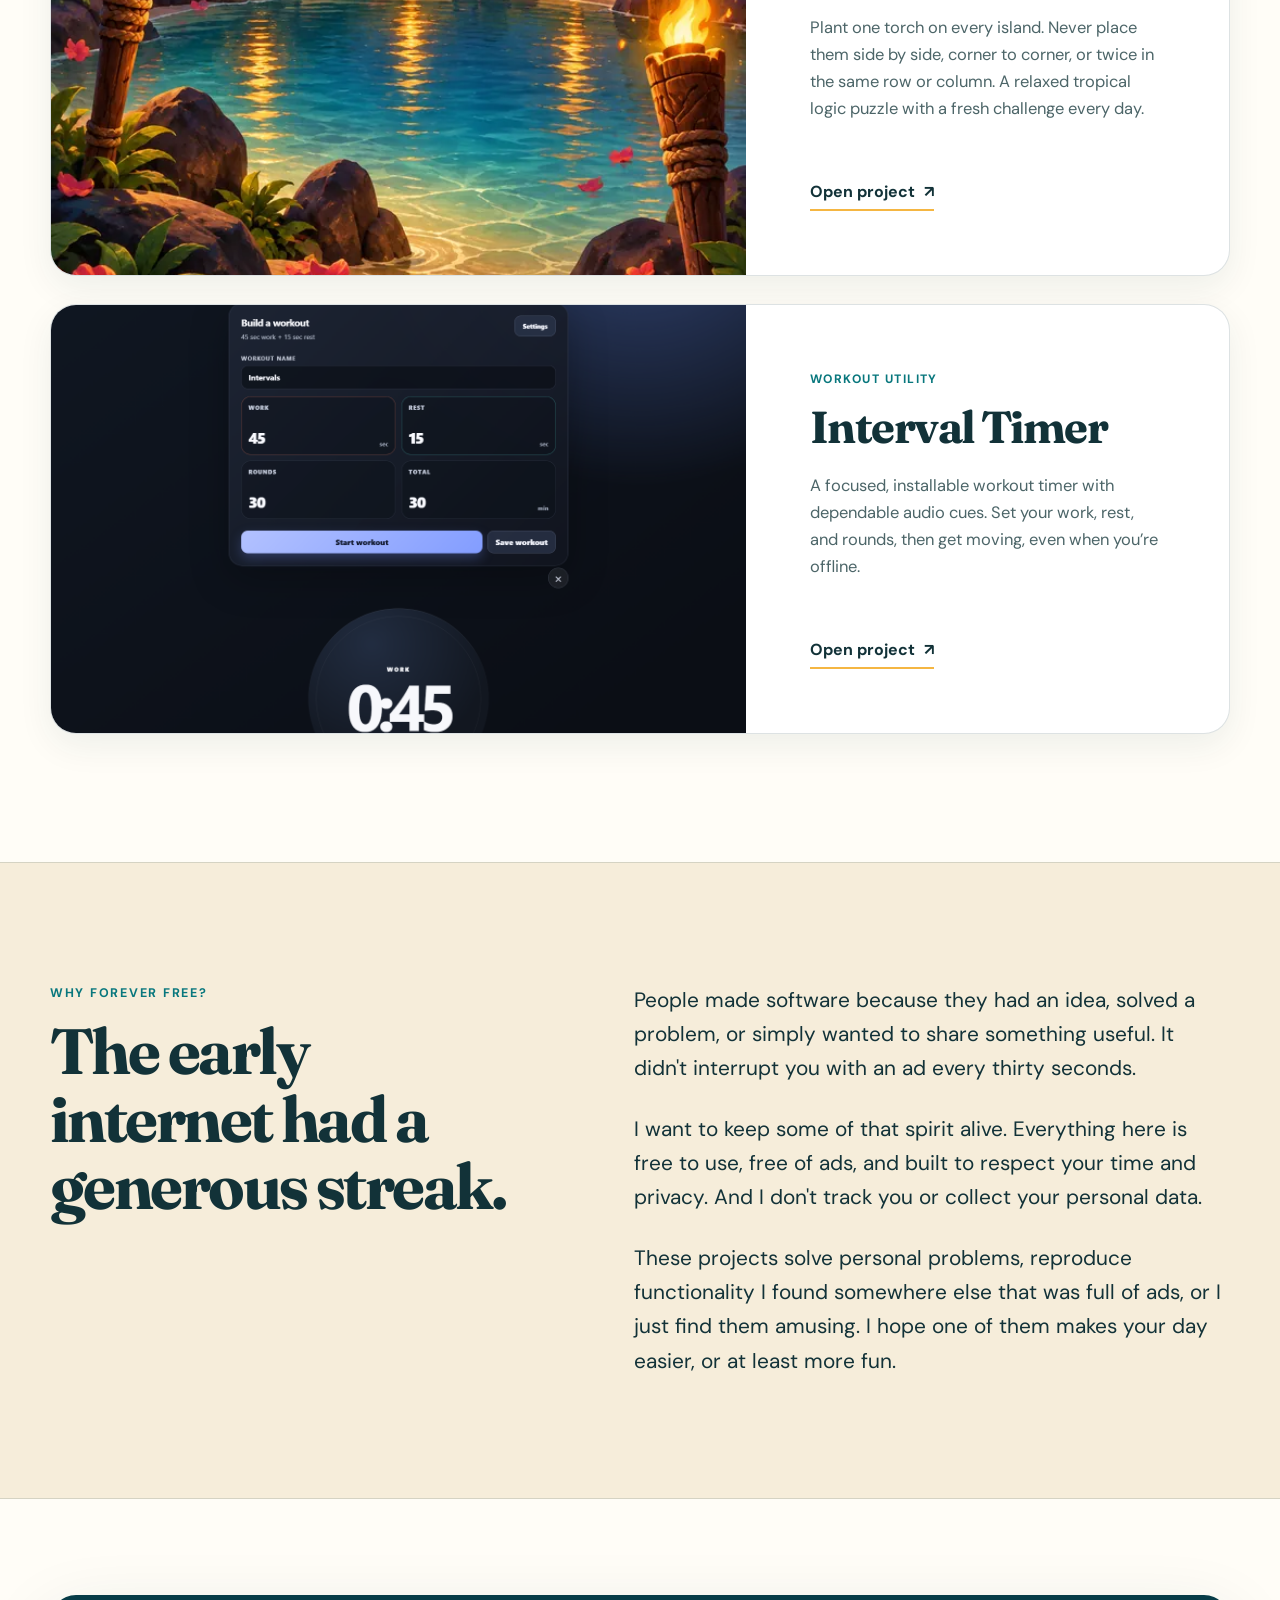
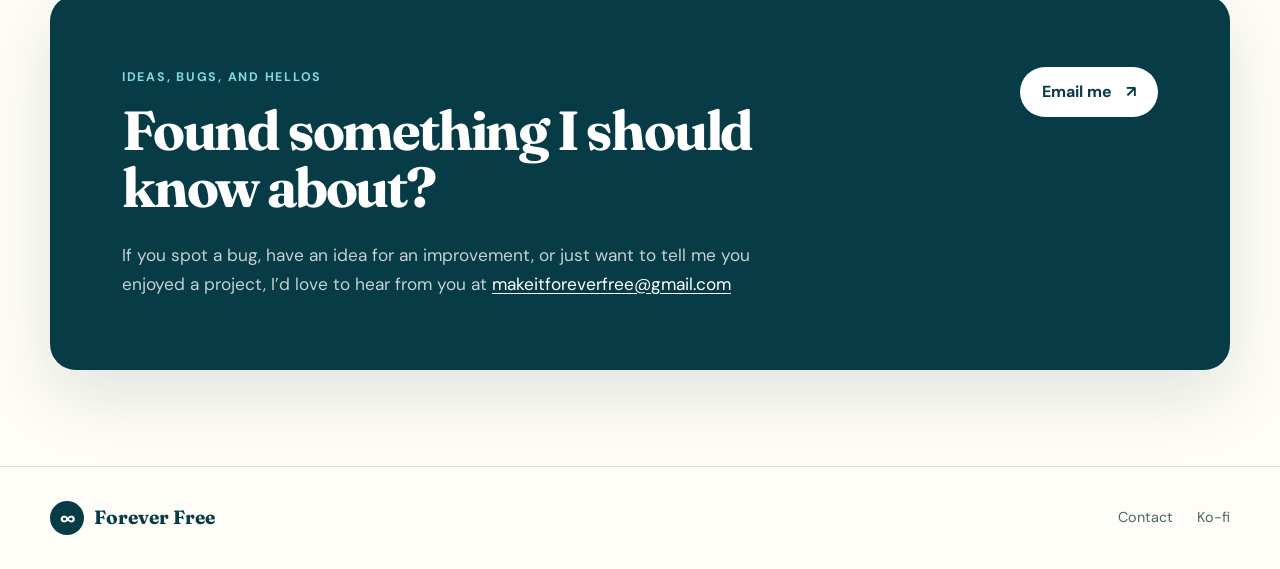
==== commit 193dfc66: "Refine landing page copy and project layout" ====
--- a/website/index.html
+++ b/website/index.html
@@ -3,7 +3,7 @@
 <head>
   <meta charset="utf-8">
   <meta name="viewport" content="width=device-width, initial-scale=1">
-  <title>Forever Free — Useful things, made freely</title>
+  <title>Forever Free | Games, tools, and useful websites</title>
   <meta name="description" content="Games, tools, and useful websites made by Tobin Coziahr. No ads, no subscriptions, and no cost.">
   <meta name="theme-color" content="#073c47">
   <link rel="preconnect" href="https://fonts.googleapis.com">
@@ -27,9 +27,12 @@
     <section class="hero" aria-labelledby="hero-title">
       <div class="hero-copy">
         <p class="eyebrow">Made by Tobin Coziahr</p>
-        <h1 id="hero-title">Great stuff.<br><em>Forever free.</em></h1>
-        <p class="hero-intro">Games, tools, and useful websites made with care—without ads, subscriptions, tracking, or a catch.</p>
-        <a class="button button-primary" href="#projects">Explore my projects <span aria-hidden="true">↓</span></a>
+        <h1 id="hero-title">Forever Free.</h1>
+        <p class="hero-intro">Games, tools, and useful websites without ads, tracking, or a catch.</p>
+        <div class="hero-actions">
+          <a class="button button-primary" href="#projects">Explore my projects <span aria-hidden="true">↓</span></a>
+          <a class="button button-support" href="https://ko-fi.com/foreverfreeapps" target="_blank" rel="noopener">Support on Ko-fi <span aria-hidden="true">☕</span></a>
+        </div>
       </div>
       <div class="hero-art" role="img" aria-label="Tobin relaxing by a tropical beach while holding a phone"></div>
       <p class="hero-note" aria-hidden="true">No ads · No tracking · No joke</p>
@@ -37,8 +40,7 @@
 
     <section class="projects-section" id="projects" aria-labelledby="projects-title">
       <div class="section-heading">
-        <div><p class="eyebrow">Things I’ve made</p><h2 id="projects-title">Pick something and jump in.</h2></div>
-        <p>Every project is ready to use in your browser. No payment, no trial period, and no nonsense.</p>
+        <div><p class="eyebrow">Things I’ve made</p><h2 id="projects-title">Take your pick.</h2></div>
       </div>
       <div class="project-grid" id="project-grid"></div>
     </section>
@@ -46,9 +48,9 @@
     <section class="philosophy" id="philosophy" aria-labelledby="philosophy-title">
       <div class="philosophy-heading"><p class="eyebrow">Why Forever Free?</p><h2 id="philosophy-title">The early internet had a generous streak.</h2></div>
       <div class="philosophy-copy">
-        <p>People made software because they had an idea, solved a problem, or simply wanted to share something useful. It didn’t need an account, harvest your data, or interrupt you with an ad every thirty seconds.</p>
-        <p>I want to keep some of that spirit alive. Everything here is free to use, free of ads, and built to respect your time and privacy. If a project can work without collecting your data, it will.</p>
-        <p>These projects are personal, sometimes a little unusual, and always made with care. I hope one of them makes your day easier—or at least more fun.</p>
+        <p>People made software because they had an idea, solved a problem, or simply wanted to share something useful. It didn't interrupt you with an ad every thirty seconds.</p>
+        <p>I want to keep some of that spirit alive. Everything here is free to use, free of ads, and built to respect your time and privacy. And I don't track you or collect your personal data.</p>
+        <p>These projects solve personal problems, reproduce functionality I found somewhere else that was full of ads, or I just find them amusing. I hope one of them makes your day easier, or at least more fun.</p>
       </div>
     </section>
 
@@ -56,7 +58,7 @@
       <div>
         <p class="eyebrow">Ideas, bugs, and hellos</p>
         <h2 id="contact-title">Found something I should know about?</h2>
-        <p>If you spot a bug, have an idea for an improvement, or just want to tell me you enjoyed a project, I’d genuinely like to hear from you.</p>
+        <p>If you spot a bug, have an idea for an improvement, or just want to tell me you enjoyed a project, I’d love to hear from you at <a href="mailto:makeitforeverfree@gmail.com">makeitforeverfree@gmail.com</a></p>
       </div>
       <a class="button button-light" href="mailto:makeitforeverfree@gmail.com">Email me <span aria-hidden="true">↗</span></a>
     </section>
@@ -64,7 +66,6 @@
 
   <footer class="site-footer">
     <a class="wordmark footer-wordmark" href="#top"><span class="wordmark-mark" aria-hidden="true">∞</span><span>Forever Free</span></a>
-    <p>Useful things, made freely.</p>
     <div class="footer-links"><a href="mailto:makeitforeverfree@gmail.com">Contact</a><a href="https://ko-fi.com/foreverfreeapps" target="_blank" rel="noopener">Ko-fi <span class="sr-only">(opens in a new tab)</span></a></div>
   </footer>
 
--- a/website/style.css
+++ b/website/style.css
@@ -15,27 +15,26 @@
 nav{display:flex;align-items:center;gap:30px} nav a{font-size:.92rem;font-weight:600;text-decoration:none} nav a:hover{color:#087c83}
 .nav-contact{padding:9px 17px;border:1px solid var(--line);border-radius:999px}
 .hero{position:relative;display:grid;grid-template-columns:minmax(360px,.82fr) 1.18fr;min-height:640px;overflow:hidden;background:var(--aqua-pale);border-block:1px solid var(--line)}
-.hero-copy{position:relative;z-index:2;display:flex;min-width:0;flex-direction:column;justify-content:center;padding:78px clamp(40px,6vw,108px);overflow:hidden;background:linear-gradient(112deg,#e5f5ef 0%,#e5f5ef 78%,rgba(229,245,239,.25) 100%)}
+.hero-copy{position:relative;z-index:2;display:flex;min-width:0;flex-direction:column;justify-content:center;padding:78px clamp(40px,4vw,70px);overflow:hidden;background:linear-gradient(112deg,#e5f5ef 0%,#e5f5ef 78%,rgba(229,245,239,.25) 100%)}
 .eyebrow{margin:0 0 14px;color:#08777d;font-size:.78rem;font-weight:700;letter-spacing:.14em;text-transform:uppercase}
 h1,h2,h3{font-family:"Fraunces",Georgia,serif;line-height:1.05}
-h1{margin:0;font-size:clamp(3.9rem,7vw,7rem);letter-spacing:-.055em} h1 em{color:#087c83;font-style:normal}
+h1{margin:0;color:#087c83;font-size:clamp(3.9rem,7vw,7rem);letter-spacing:-.055em}
 .hero-intro{max-width:570px;margin:30px 0 34px;color:var(--ink-soft);font-size:clamp(1.08rem,1.5vw,1.28rem)}
 .hero-art{min-height:640px;background-image:linear-gradient(90deg,rgba(229,245,239,.25),transparent 16%),url("assets/cVBCR.jpg");background-position:45% 49%;background-size:auto 960px}
 .hero-note{position:absolute;right:28px;bottom:20px;z-index:2;margin:0;padding:8px 13px;border-radius:999px;background:rgba(5,45,53,.82);color:white;font-size:.72rem;font-weight:700;letter-spacing:.09em;text-transform:uppercase;backdrop-filter:blur(7px)}
 .button{display:inline-flex;align-items:center;justify-content:center;align-self:flex-start;gap:14px;min-height:50px;padding:12px 22px;border-radius:999px;font-weight:700;text-decoration:none;transition:transform .2s ease,background .2s ease,box-shadow .2s ease}
-.button:hover{transform:translateY(-2px)} .button-primary{background:var(--deep);color:white;box-shadow:0 10px 25px rgba(7,60,71,.2)} .button-primary:hover{background:#095867}.button-light{background:white;color:var(--deep)}
+.hero-actions{display:flex;align-items:center;flex-wrap:wrap;gap:10px}.hero-actions .button{padding-inline:18px;font-size:.9rem}.button:hover{transform:translateY(-2px)} .button-primary{background:var(--deep);color:white;box-shadow:0 10px 25px rgba(7,60,71,.2)} .button-primary:hover{background:#095867}.button-support{border:1px solid rgba(7,60,71,.24);background:rgba(255,255,255,.65);color:var(--deep)}.button-support:hover{background:white}.button-light{background:white;color:var(--deep)}
 .projects-section{width:min(calc(100% - 48px),var(--max));margin:0 auto;padding:112px 0 128px}
-.section-heading{display:grid;grid-template-columns:1.2fr .8fr;align-items:end;gap:80px;margin-bottom:50px}
+.section-heading{margin-bottom:50px}
 .section-heading h2,.philosophy h2,.contact h2{margin:0;font-size:clamp(2.4rem,5vw,4.8rem);letter-spacing:-.04em}
-.section-heading>p{margin:0 0 6px;color:var(--ink-soft);font-size:1.08rem}
-.project-grid{display:grid;grid-template-columns:repeat(2,1fr);gap:28px}
-.project-card{min-width:0;overflow:hidden;border:1px solid var(--line);border-radius:var(--radius);background:white;box-shadow:0 12px 35px rgba(13,54,61,.07)}
-.project-featured{display:grid;grid-column:1/-1;grid-template-columns:1.18fr .82fr;min-height:510px}
-.project-visual{display:block;min-height:300px;overflow:hidden;background:#d9ece9}
+.project-grid{display:grid;grid-template-columns:1fr;gap:28px}
+.project-card{display:grid;grid-template-columns:1.18fr .82fr;min-width:0;height:430px;overflow:hidden;border:1px solid var(--line);border-radius:var(--radius);background:white;box-shadow:0 12px 35px rgba(13,54,61,.07)}
+.project-featured{height:430px}
+.project-visual{display:block;min-height:0;overflow:hidden;background:#d9ece9}
 .project-visual img{width:100%;height:100%;object-fit:cover;transition:transform .45s ease}.project-visual:hover img{transform:scale(1.025)}
-.project-featured .project-visual{min-height:510px}.project-featured .project-visual img{object-position:25% center}
+.project-featured .project-visual{min-height:430px}.project-featured .project-visual img{object-position:25% center}
 .accent-gold .project-visual{background:#211629}.accent-gold .project-visual img{object-position:center}.accent-blue .project-visual{background:#0d1421}
-.project-body{display:flex;min-width:0;flex-direction:column;padding:36px}.project-featured .project-body{justify-content:center;padding:clamp(38px,5vw,68px)}
+.project-body{display:flex;min-width:0;flex-direction:column;justify-content:center;padding:clamp(38px,5vw,68px)}.project-featured .project-body{padding:clamp(38px,5vw,68px)}
 .project-type{margin:0 0 14px;color:#08777d;font-size:.76rem;font-weight:700;letter-spacing:.12em;text-transform:uppercase}.accent-coral .project-type{color:#bc4c37}.accent-gold .project-type{color:#9c6710}
 .project-card h3{margin:0;font-size:clamp(2rem,3.5vw,3.5rem);letter-spacing:-.035em}.project-card h3 a{text-decoration:none}.project-card h3 a:hover{color:#08777d}
 .project-description{margin:22px 0 30px;color:var(--ink-soft);font-size:1.03rem}
@@ -43,9 +42,9 @@
 .philosophy{display:grid;grid-template-columns:.88fr 1.12fr;gap:clamp(50px,9vw,140px);padding:120px max(24px,calc((100vw - var(--max))/2));background:var(--sand);border-block:1px solid var(--line)}
 .philosophy-heading{align-self:start;position:sticky;top:40px}.philosophy-copy{max-width:650px}.philosophy-copy p{margin:0;font-size:clamp(1.1rem,1.7vw,1.3rem)}.philosophy-copy p+p{margin-top:26px}
 .contact{display:flex;align-items:center;justify-content:space-between;gap:70px;width:min(calc(100% - 48px),var(--max));margin:96px auto;padding:clamp(38px,6vw,72px);border-radius:var(--radius);background:var(--deep);color:white;box-shadow:var(--shadow)}
-.contact .eyebrow{color:#82dadd}.contact h2{max-width:750px;font-size:clamp(2.2rem,4.3vw,4rem)}.contact p:not(.eyebrow){max-width:690px;margin:24px 0 0;color:rgba(255,255,255,.76);font-size:1.08rem}.contact .button{flex-shrink:0}
-.site-footer{display:grid;grid-template-columns:1fr auto 1fr;align-items:center;gap:30px;padding:34px max(24px,calc((100vw - var(--max))/2));border-top:1px solid var(--line);color:var(--ink-soft);font-size:.9rem}.site-footer p{margin:0}.footer-links{display:flex;justify-content:flex-end;gap:24px}.footer-links a{text-decoration:none}.footer-links a:hover{color:#08777d}
+.contact .eyebrow{color:#82dadd}.contact h2{max-width:750px;font-size:clamp(2.2rem,4.3vw,4rem)}.contact p:not(.eyebrow){max-width:690px;margin:24px 0 0;color:rgba(255,255,255,.76);font-size:1.08rem}.contact p a{color:white;text-underline-offset:3px}.contact .button{flex-shrink:0}
+.site-footer{display:grid;grid-template-columns:1fr 1fr;align-items:center;gap:30px;padding:34px max(24px,calc((100vw - var(--max))/2));border-top:1px solid var(--line);color:var(--ink-soft);font-size:.9rem}.footer-links{display:flex;justify-content:flex-end;gap:24px}.footer-links a{text-decoration:none}.footer-links a:hover{color:#08777d}
 :focus-visible{outline:3px solid var(--sun);outline-offset:4px}
-@media(max-width:900px){.hero{grid-template-columns:1fr}.hero-copy{padding:70px 32px 54px;background:var(--aqua-pale)}.hero-art{min-height:430px;background-position:center 49%}.section-heading{grid-template-columns:1fr;gap:24px}.project-featured{grid-template-columns:1fr}.project-featured .project-visual{min-height:390px}.philosophy{grid-template-columns:1fr}.philosophy-heading{position:static}.contact{align-items:flex-start;flex-direction:column;gap:34px}}
-@media(max-width:650px){.site-header{width:min(calc(100% - 32px),var(--max));min-height:70px}nav a:not(.nav-contact){display:none}nav{gap:0}.nav-contact{padding:7px 13px}.hero{min-height:auto}.hero-copy{padding:56px 20px 46px}h1{font-size:clamp(3rem,14vw,4.6rem)}.hero-art{min-height:330px;background-size:auto 510px;background-position:36% 49%}.hero-note{right:14px;bottom:14px}.projects-section{width:min(calc(100% - 32px),var(--max));padding:82px 0 92px}.project-grid{grid-template-columns:1fr}.project-featured{grid-column:auto}.project-featured .project-visual,.project-visual{min-height:270px}.project-body,.project-featured .project-body{padding:28px 24px 32px}.project-card h3{font-size:2.25rem}.philosophy{padding-block:84px}.contact{width:min(calc(100% - 32px),var(--max));margin:64px auto;padding:34px 24px}.site-footer{grid-template-columns:1fr;text-align:center}.footer-wordmark{justify-self:center}.footer-links{justify-content:center}}
+@media(max-width:900px){.hero{grid-template-columns:1fr}.hero-copy{padding:70px 32px 54px;background:var(--aqua-pale)}.hero-art{min-height:430px;background-position:center 49%}.project-card,.project-featured{grid-template-columns:1fr;height:auto}.project-featured .project-visual,.project-visual{min-height:390px}.philosophy{grid-template-columns:1fr}.philosophy-heading{position:static}.contact{align-items:flex-start;flex-direction:column;gap:34px}}
+@media(max-width:650px){.site-header{width:min(calc(100% - 32px),var(--max));min-height:70px}nav a:not(.nav-contact){display:none}nav{gap:0}.nav-contact{padding:7px 13px}.hero{min-height:auto}.hero-copy{padding:56px 20px 46px}h1{font-size:clamp(3rem,14vw,4.6rem)}.hero-actions{align-items:stretch;flex-direction:column}.hero-actions .button{align-self:stretch}.hero-art{min-height:330px;background-size:auto 510px;background-position:36% 49%}.hero-note{right:14px;bottom:14px}.projects-section{width:min(calc(100% - 32px),var(--max));padding:82px 0 92px}.project-featured .project-visual,.project-visual{min-height:270px}.project-body,.project-featured .project-body{padding:28px 24px 32px}.project-card h3{font-size:2.25rem}.philosophy{padding-block:84px}.contact{width:min(calc(100% - 32px),var(--max));margin:64px auto;padding:34px 24px}.site-footer{grid-template-columns:1fr;text-align:center}.footer-wordmark{justify-self:center}.footer-links{justify-content:center}}
 @media(prefers-reduced-motion:reduce){html{scroll-behavior:auto}*,*::before,*::after{transition-duration:.01ms!important}}
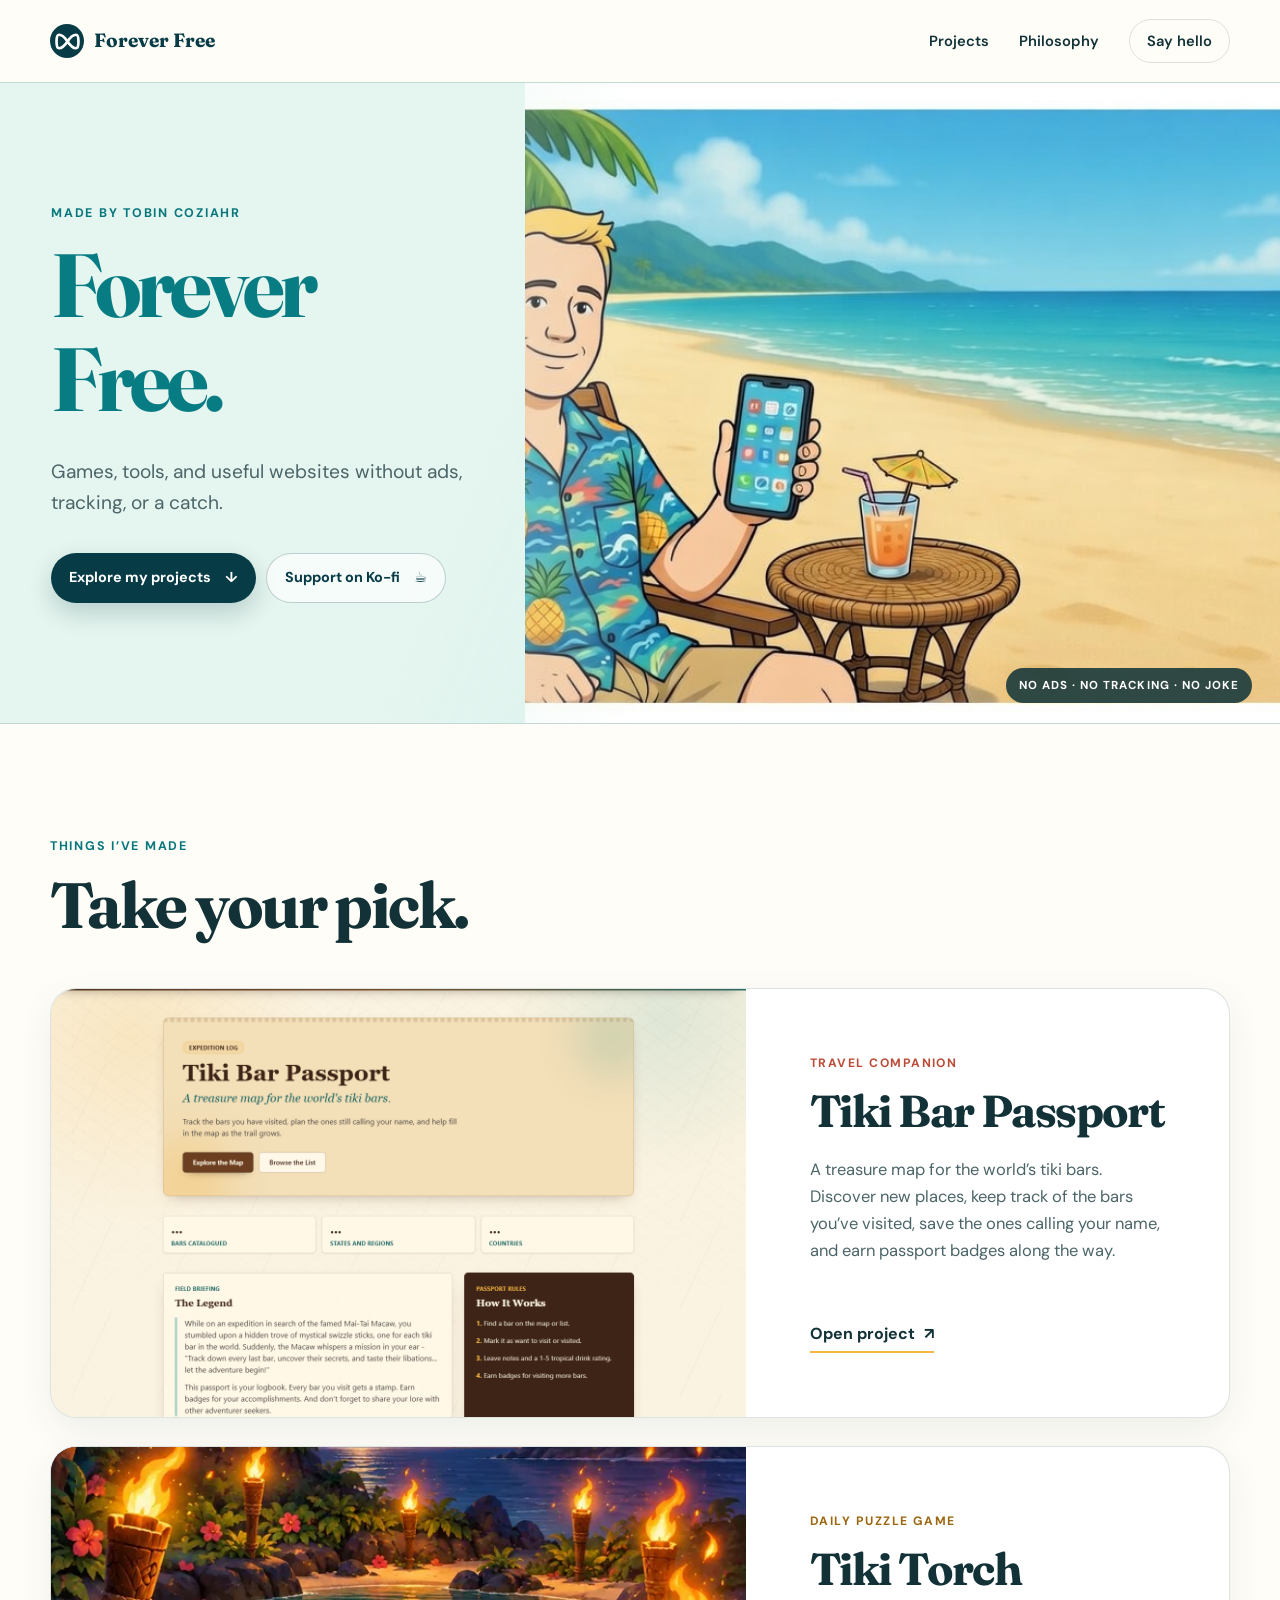
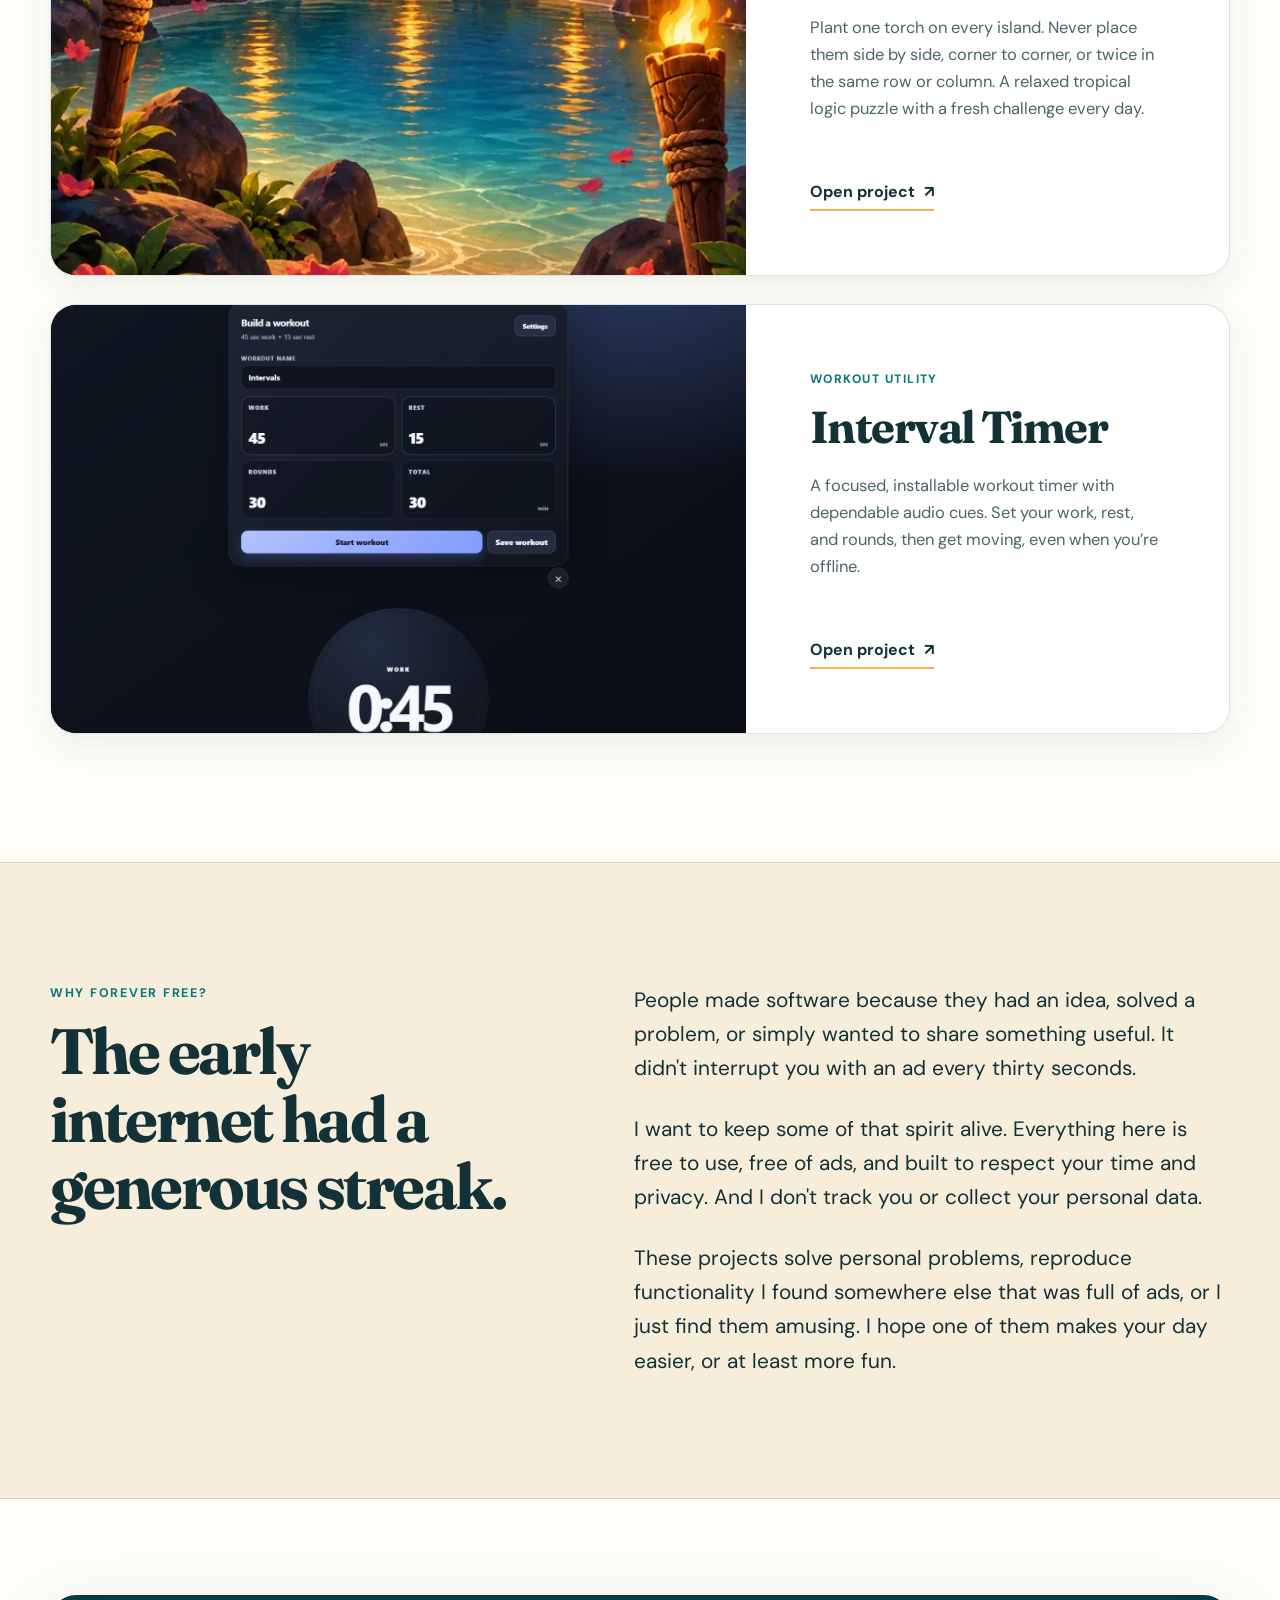
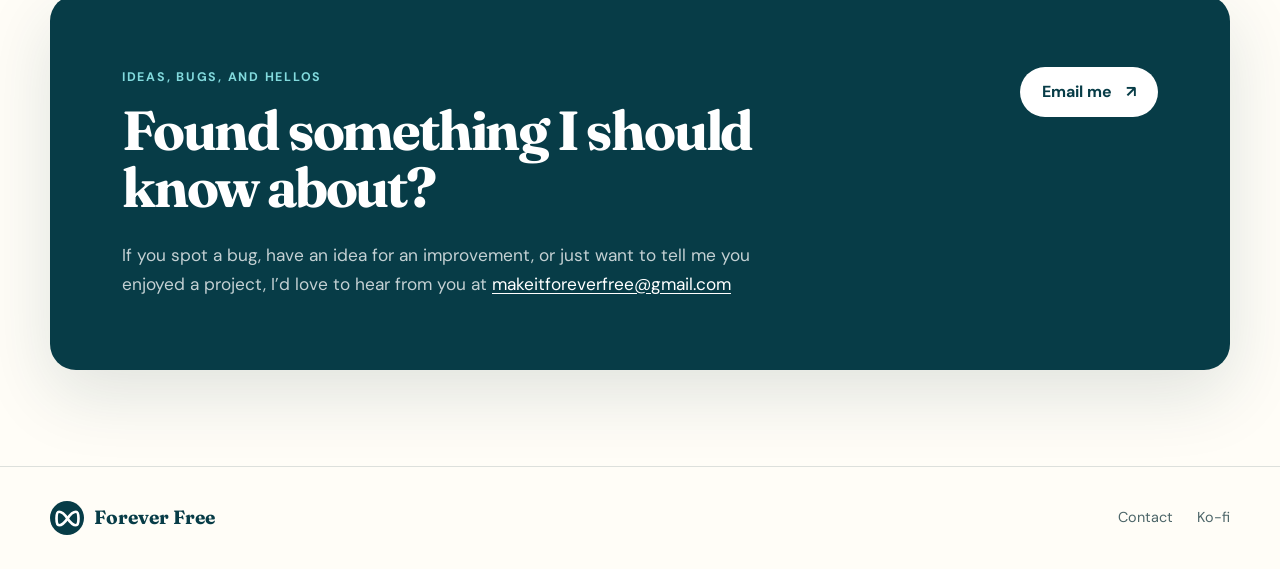
==== commit 282fece9: "Improve project cards and media layouts" ====
--- a/website/index.html
+++ b/website/index.html
@@ -15,7 +15,7 @@
 <body>
   <a class="skip-link" href="#projects">Skip to projects</a>
   <header class="site-header">
-    <a class="wordmark" href="#top" aria-label="Forever Free home"><span class="wordmark-mark" aria-hidden="true">∞</span><span>Forever Free</span></a>
+    <a class="wordmark" href="#top" aria-label="Forever Free home"><span class="wordmark-mark" aria-hidden="true"><svg viewBox="0 0 32 32"><path d="M16 16C12 10 9 8 6 8c-4 0-4 16 0 16 3 0 6-2 10-8 4-6 7-8 10-8 4 0 4 16 0 16-3 0-6-2-10-8Z" fill="none" stroke="currentColor" stroke-width="3.2" stroke-linecap="round" stroke-linejoin="round"/></svg></span><span>Forever Free</span></a>
     <nav aria-label="Main navigation">
       <a href="#projects">Projects</a>
       <a href="#philosophy">Philosophy</a>
@@ -65,7 +65,7 @@
   </main>
 
   <footer class="site-footer">
-    <a class="wordmark footer-wordmark" href="#top"><span class="wordmark-mark" aria-hidden="true">∞</span><span>Forever Free</span></a>
+    <a class="wordmark footer-wordmark" href="#top"><span class="wordmark-mark" aria-hidden="true"><svg viewBox="0 0 32 32"><path d="M16 16C12 10 9 8 6 8c-4 0-4 16 0 16 3 0 6-2 10-8 4-6 7-8 10-8 4 0 4 16 0 16-3 0-6-2-10-8Z" fill="none" stroke="currentColor" stroke-width="3.2" stroke-linecap="round" stroke-linejoin="round"/></svg></span><span>Forever Free</span></a>
     <div class="footer-links"><a href="mailto:makeitforeverfree@gmail.com">Contact</a><a href="https://ko-fi.com/foreverfreeapps" target="_blank" rel="noopener">Ko-fi <span class="sr-only">(opens in a new tab)</span></a></div>
   </footer>
 
--- a/website/style.css
+++ b/website/style.css
@@ -11,7 +11,8 @@
 .sr-only{position:absolute;width:1px;height:1px;overflow:hidden;clip:rect(0,0,0,0);white-space:nowrap}
 .site-header{display:flex;align-items:center;justify-content:space-between;width:min(calc(100% - 48px),var(--max));min-height:82px;margin:0 auto}
 .wordmark{display:inline-flex;align-items:center;gap:10px;color:var(--deep);font-family:"Fraunces",Georgia,serif;font-size:1.2rem;font-weight:700;text-decoration:none}
-.wordmark-mark{display:grid;place-items:center;width:34px;height:34px;border-radius:50%;background:var(--deep);color:white;font-family:"DM Sans",sans-serif;font-size:1.3rem;line-height:1}
+.wordmark-mark{display:grid;place-items:center;width:34px;height:34px;border-radius:50%;background:var(--deep);color:white}
+.wordmark-mark svg{width:27px;height:27px;fill:currentColor}
 nav{display:flex;align-items:center;gap:30px} nav a{font-size:.92rem;font-weight:600;text-decoration:none} nav a:hover{color:#087c83}
 .nav-contact{padding:9px 17px;border:1px solid var(--line);border-radius:999px}
 .hero{position:relative;display:grid;grid-template-columns:minmax(360px,.82fr) 1.18fr;min-height:640px;overflow:hidden;background:var(--aqua-pale);border-block:1px solid var(--line)}
@@ -28,12 +29,16 @@
 .section-heading{margin-bottom:50px}
 .section-heading h2,.philosophy h2,.contact h2{margin:0;font-size:clamp(2.4rem,5vw,4.8rem);letter-spacing:-.04em}
 .project-grid{display:grid;grid-template-columns:1fr;gap:28px}
-.project-card{display:grid;grid-template-columns:1.18fr .82fr;min-width:0;height:430px;overflow:hidden;border:1px solid var(--line);border-radius:var(--radius);background:white;box-shadow:0 12px 35px rgba(13,54,61,.07)}
-.project-featured{height:430px}
-.project-visual{display:block;min-height:0;overflow:hidden;background:#d9ece9}
-.project-visual img{width:100%;height:100%;object-fit:cover;transition:transform .45s ease}.project-visual:hover img{transform:scale(1.025)}
-.project-featured .project-visual{min-height:430px}.project-featured .project-visual img{object-position:25% center}
-.accent-gold .project-visual{background:#211629}.accent-gold .project-visual img{object-position:center}.accent-blue .project-visual{background:#0d1421}
+.project-card{display:grid;grid-template-columns:1.18fr .82fr;min-width:0;min-height:430px;overflow:hidden;border:1px solid var(--line);border-radius:var(--radius);background:white;box-shadow:0 12px 35px rgba(13,54,61,.07)}
+.project-featured{min-height:430px}
+.project-visual{position:relative;display:block;min-height:0;overflow:hidden;background:#d9ece9}
+.media-cover>img{position:absolute;inset:0;width:100%;height:100%;object-fit:cover;transition:transform .45s ease}.media-cover:hover>img{transform:scale(1.025)}
+.project-featured .media-cover>img{object-position:25% center}
+.media-phones{display:flex;align-items:center;justify-content:center;padding:34px;background:linear-gradient(145deg,#dff4ef,#f6edda)}
+.phone-gallery{display:flex;align-items:center;justify-content:center;gap:clamp(16px,3vw,34px);width:100%;height:100%}
+.phone-shot{width:auto;height:auto;max-width:42%;max-height:390px;border:5px solid rgba(18,50,56,.82);border-radius:24px;background:white;box-shadow:0 18px 35px rgba(7,60,71,.2);transition:transform .3s ease}
+.phone-gallery.single .phone-shot{max-width:58%}.media-phones:hover .phone-shot{transform:translateY(-3px)}
+.accent-gold .project-visual{background:#211629}.accent-gold .media-cover>img{object-position:center}.accent-blue .project-visual{background:#0d1421}
 .project-body{display:flex;min-width:0;flex-direction:column;justify-content:center;padding:clamp(38px,5vw,68px)}.project-featured .project-body{padding:clamp(38px,5vw,68px)}
 .project-type{margin:0 0 14px;color:#08777d;font-size:.76rem;font-weight:700;letter-spacing:.12em;text-transform:uppercase}.accent-coral .project-type{color:#bc4c37}.accent-gold .project-type{color:#9c6710}
 .project-card h3{margin:0;font-size:clamp(2rem,3.5vw,3.5rem);letter-spacing:-.035em}.project-card h3 a{text-decoration:none}.project-card h3 a:hover{color:#08777d}
@@ -45,6 +50,6 @@
 .contact .eyebrow{color:#82dadd}.contact h2{max-width:750px;font-size:clamp(2.2rem,4.3vw,4rem)}.contact p:not(.eyebrow){max-width:690px;margin:24px 0 0;color:rgba(255,255,255,.76);font-size:1.08rem}.contact p a{color:white;text-underline-offset:3px}.contact .button{flex-shrink:0}
 .site-footer{display:grid;grid-template-columns:1fr 1fr;align-items:center;gap:30px;padding:34px max(24px,calc((100vw - var(--max))/2));border-top:1px solid var(--line);color:var(--ink-soft);font-size:.9rem}.footer-links{display:flex;justify-content:flex-end;gap:24px}.footer-links a{text-decoration:none}.footer-links a:hover{color:#08777d}
 :focus-visible{outline:3px solid var(--sun);outline-offset:4px}
-@media(max-width:900px){.hero{grid-template-columns:1fr}.hero-copy{padding:70px 32px 54px;background:var(--aqua-pale)}.hero-art{min-height:430px;background-position:center 49%}.project-card,.project-featured{grid-template-columns:1fr;height:auto}.project-featured .project-visual,.project-visual{min-height:390px}.philosophy{grid-template-columns:1fr}.philosophy-heading{position:static}.contact{align-items:flex-start;flex-direction:column;gap:34px}}
-@media(max-width:650px){.site-header{width:min(calc(100% - 32px),var(--max));min-height:70px}nav a:not(.nav-contact){display:none}nav{gap:0}.nav-contact{padding:7px 13px}.hero{min-height:auto}.hero-copy{padding:56px 20px 46px}h1{font-size:clamp(3rem,14vw,4.6rem)}.hero-actions{align-items:stretch;flex-direction:column}.hero-actions .button{align-self:stretch}.hero-art{min-height:330px;background-size:auto 510px;background-position:36% 49%}.hero-note{right:14px;bottom:14px}.projects-section{width:min(calc(100% - 32px),var(--max));padding:82px 0 92px}.project-featured .project-visual,.project-visual{min-height:270px}.project-body,.project-featured .project-body{padding:28px 24px 32px}.project-card h3{font-size:2.25rem}.philosophy{padding-block:84px}.contact{width:min(calc(100% - 32px),var(--max));margin:64px auto;padding:34px 24px}.site-footer{grid-template-columns:1fr;text-align:center}.footer-wordmark{justify-self:center}.footer-links{justify-content:center}}
+@media(max-width:900px){.hero{grid-template-columns:1fr}.hero-copy{padding:70px 32px 54px;background:var(--aqua-pale)}.hero-art{min-height:430px;background-position:center 49%}.project-card,.project-featured{grid-template-columns:1fr}.project-visual{height:390px}.philosophy{grid-template-columns:1fr}.philosophy-heading{position:static}.contact{align-items:flex-start;flex-direction:column;gap:34px}}
+@media(max-width:650px){.site-header{width:min(calc(100% - 32px),var(--max));min-height:70px}nav a:not(.nav-contact){display:none}nav{gap:0}.nav-contact{padding:7px 13px}.hero{min-height:auto}.hero-copy{padding:56px 20px 46px}h1{font-size:clamp(3rem,14vw,4.6rem)}.hero-actions{align-items:stretch;flex-direction:column}.hero-actions .button{align-self:stretch}.hero-art{min-height:330px;background-size:auto 510px;background-position:36% 49%}.hero-note{right:14px;bottom:14px}.projects-section{width:min(calc(100% - 32px),var(--max));padding:82px 0 92px}.project-visual{height:270px}.media-phones{padding:22px 14px}.phone-gallery{gap:12px}.phone-shot{max-width:46%;max-height:240px;border-width:4px;border-radius:18px}.phone-gallery.single .phone-shot{max-width:68%}.project-body,.project-featured .project-body{padding:28px 24px 32px}.project-card h3{font-size:2.25rem}.philosophy{padding-block:84px}.contact{width:min(calc(100% - 32px),var(--max));margin:64px auto;padding:34px 24px}.site-footer{grid-template-columns:1fr;text-align:center}.footer-wordmark{justify-self:center}.footer-links{justify-content:center}}
 @media(prefers-reduced-motion:reduce){html{scroll-behavior:auto}*,*::before,*::after{transition-duration:.01ms!important}}
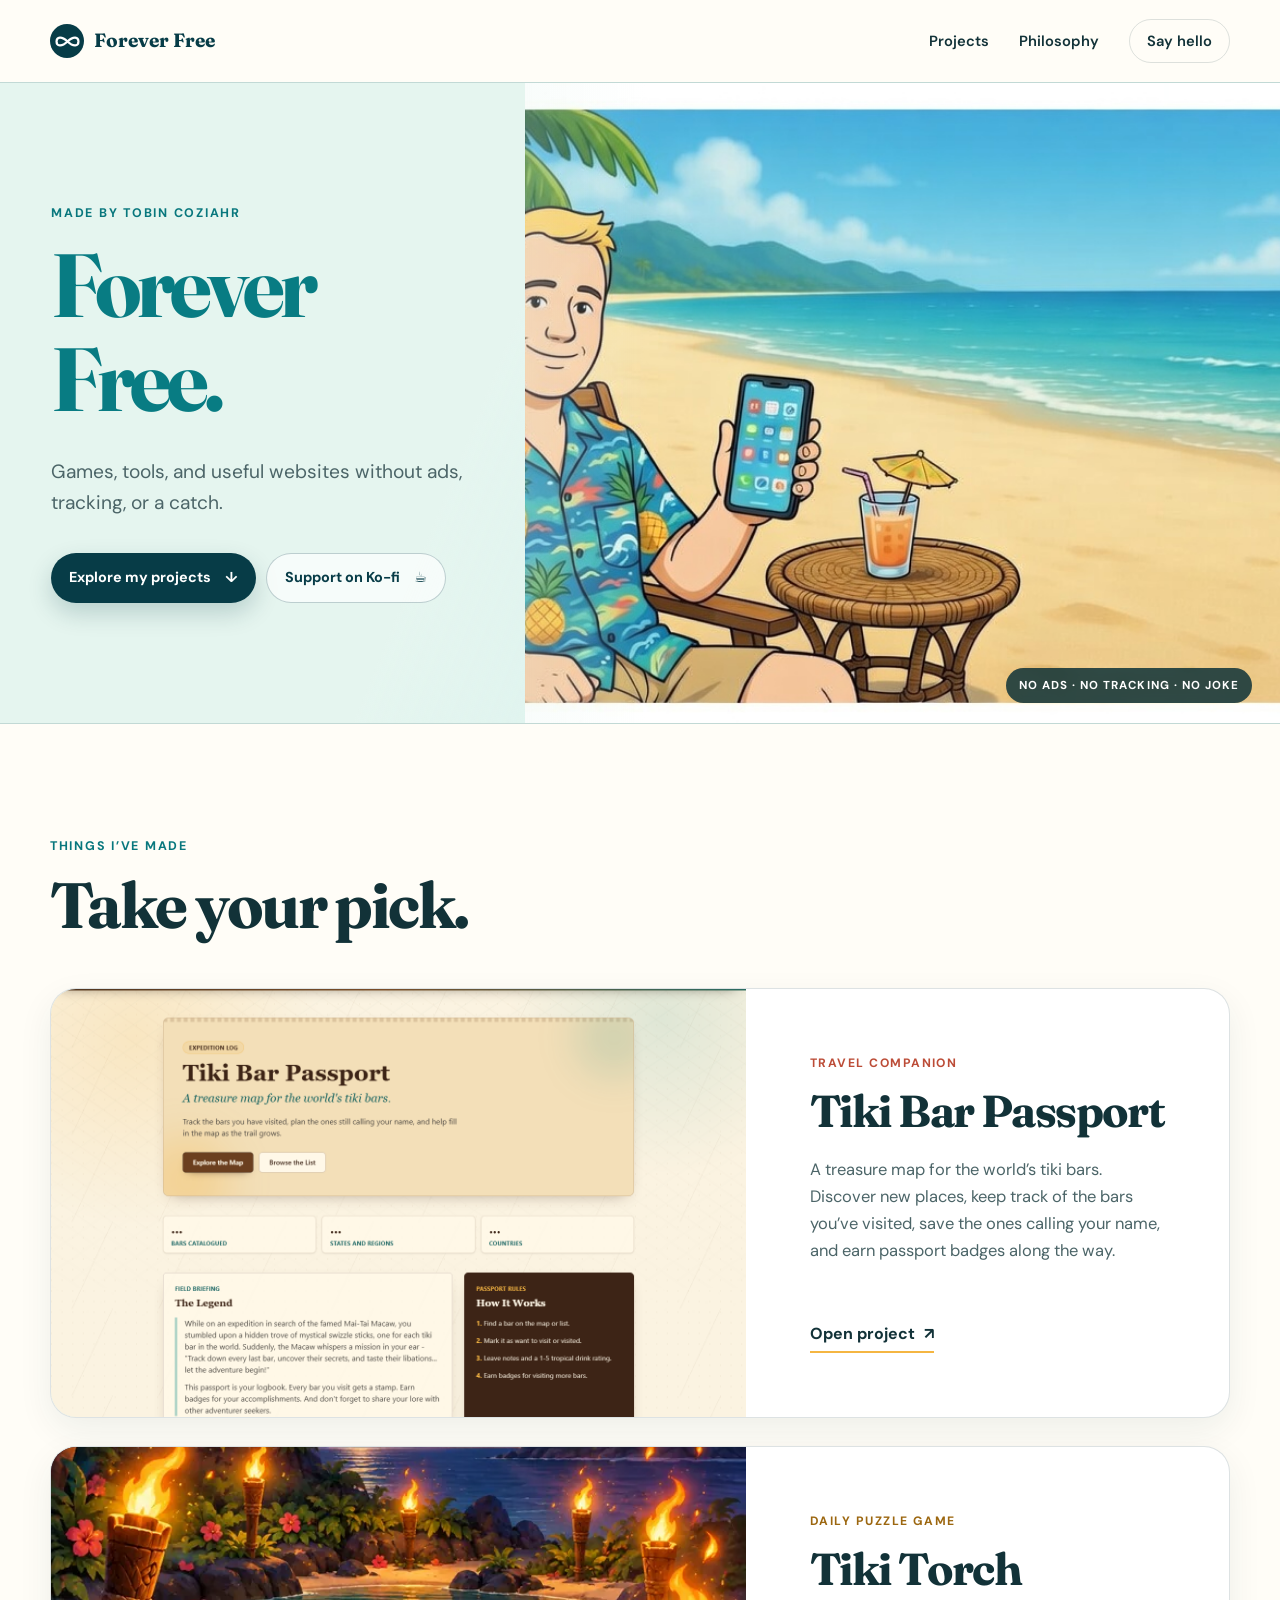
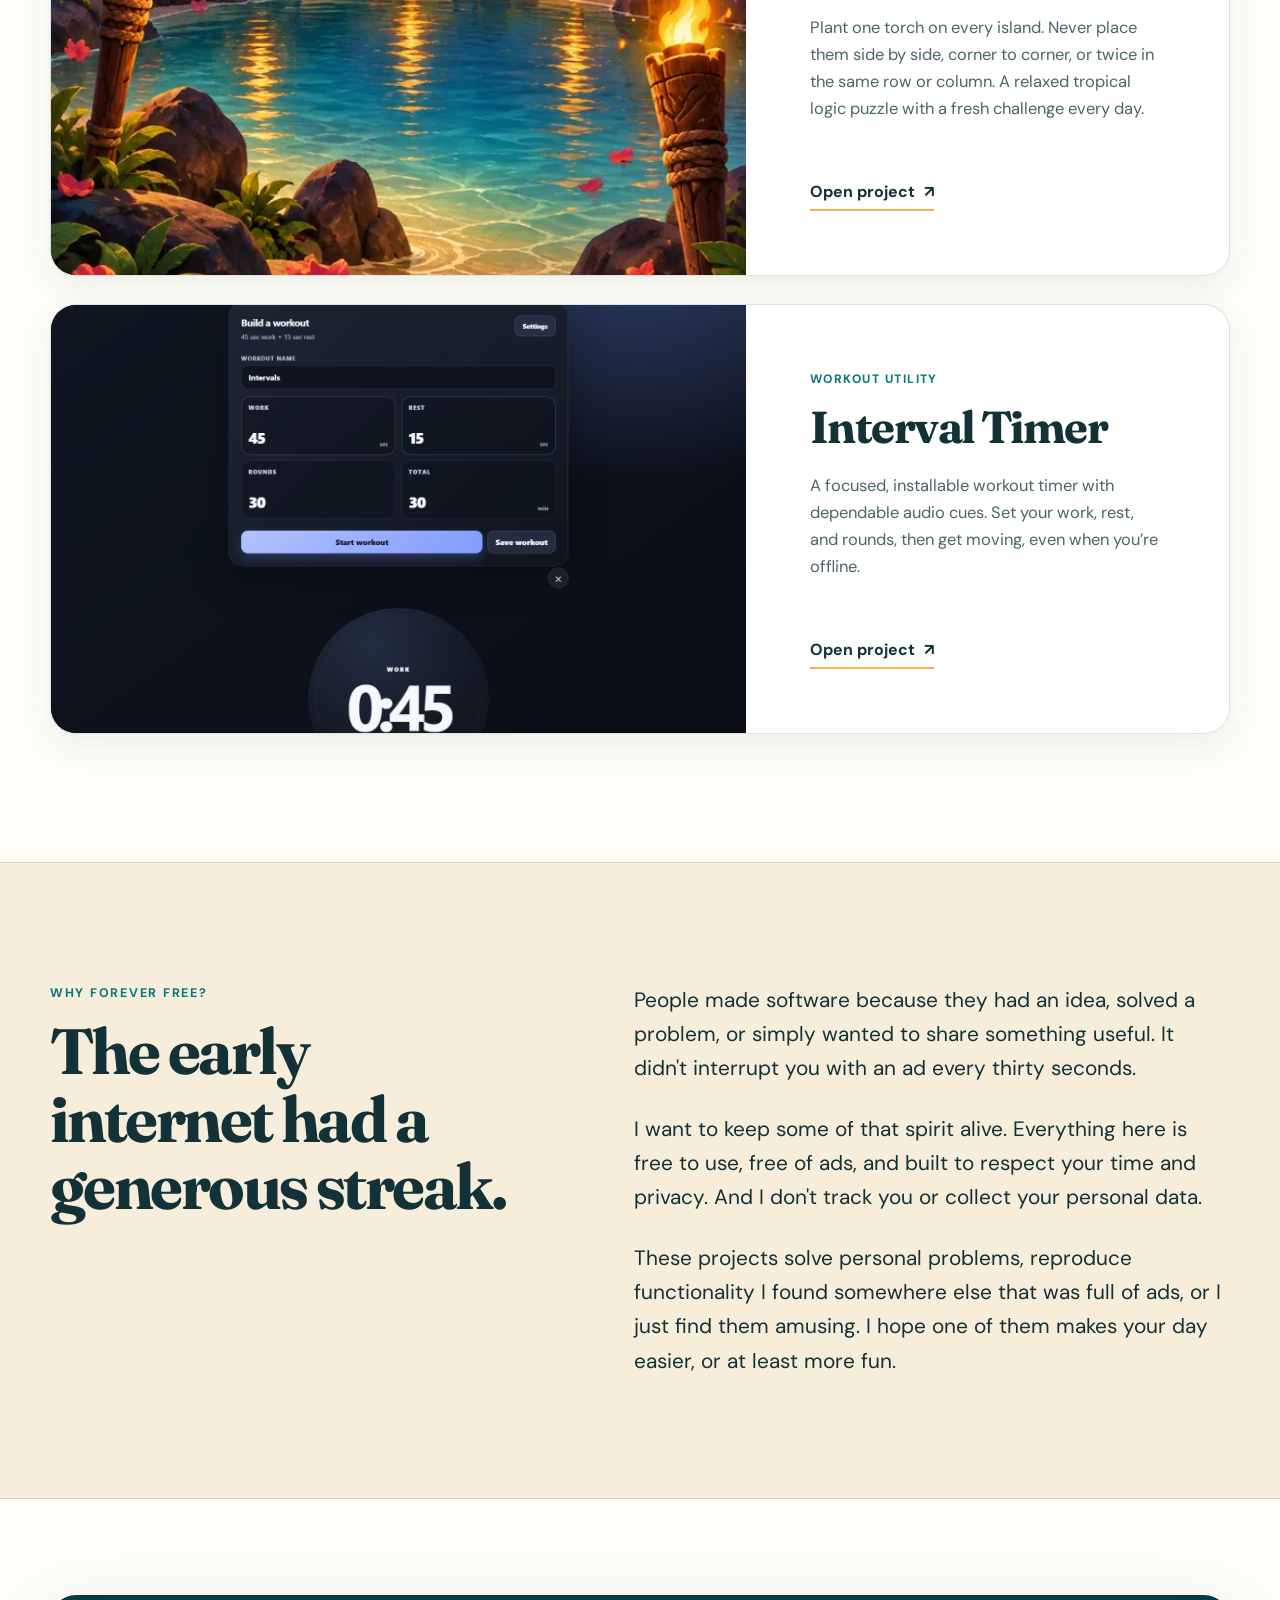
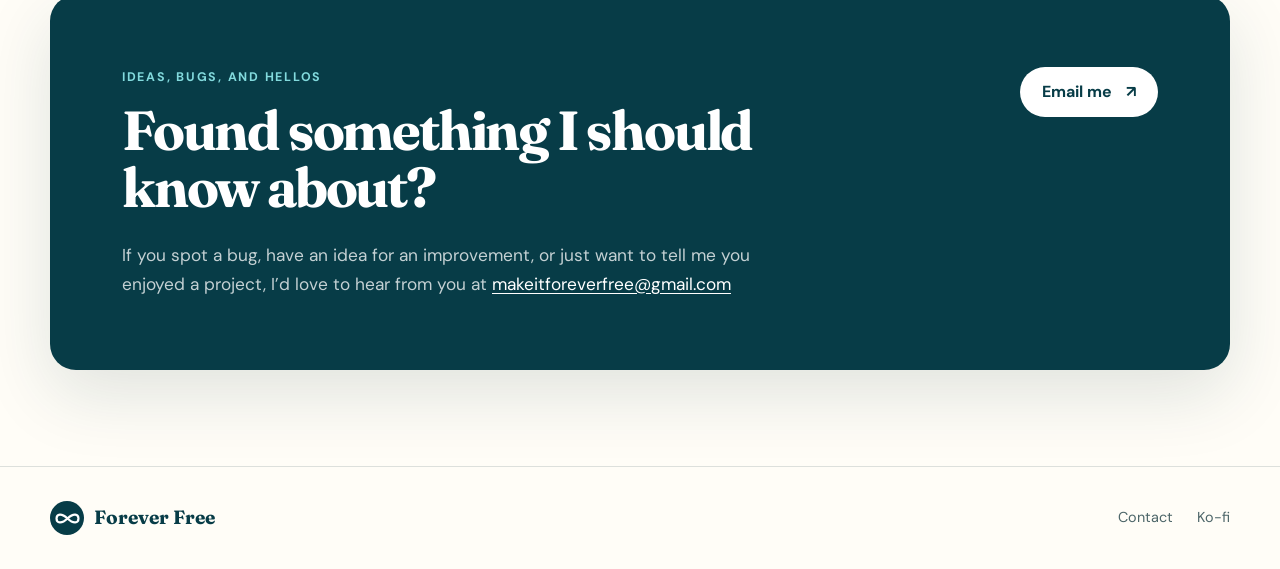
==== commit c185908f: "Use classical infinity logo" ====
--- a/website/index.html
+++ b/website/index.html
@@ -15,7 +15,7 @@
 <body>
   <a class="skip-link" href="#projects">Skip to projects</a>
   <header class="site-header">
-    <a class="wordmark" href="#top" aria-label="Forever Free home"><span class="wordmark-mark" aria-hidden="true"><svg viewBox="0 0 32 32"><path d="M16 16C12 10 9 8 6 8c-4 0-4 16 0 16 3 0 6-2 10-8 4-6 7-8 10-8 4 0 4 16 0 16-3 0-6-2-10-8Z" fill="none" stroke="currentColor" stroke-width="3.2" stroke-linecap="round" stroke-linejoin="round"/></svg></span><span>Forever Free</span></a>
+    <a class="wordmark" href="#top" aria-label="Forever Free home"><span class="wordmark-mark" aria-hidden="true"><svg viewBox="0 0 32 32"><path d="M3 16C3 10.5 8.9 9.2 16 16S29 21.5 29 16 23.1 9.2 16 16 3 21.5 3 16Z" fill="none" stroke="currentColor" stroke-width="2.6" stroke-linecap="round" stroke-linejoin="round"/></svg></span><span>Forever Free</span></a>
     <nav aria-label="Main navigation">
       <a href="#projects">Projects</a>
       <a href="#philosophy">Philosophy</a>
@@ -65,7 +65,7 @@
   </main>
 
   <footer class="site-footer">
-    <a class="wordmark footer-wordmark" href="#top"><span class="wordmark-mark" aria-hidden="true"><svg viewBox="0 0 32 32"><path d="M16 16C12 10 9 8 6 8c-4 0-4 16 0 16 3 0 6-2 10-8 4-6 7-8 10-8 4 0 4 16 0 16-3 0-6-2-10-8Z" fill="none" stroke="currentColor" stroke-width="3.2" stroke-linecap="round" stroke-linejoin="round"/></svg></span><span>Forever Free</span></a>
+    <a class="wordmark footer-wordmark" href="#top"><span class="wordmark-mark" aria-hidden="true"><svg viewBox="0 0 32 32"><path d="M3 16C3 10.5 8.9 9.2 16 16S29 21.5 29 16 23.1 9.2 16 16 3 21.5 3 16Z" fill="none" stroke="currentColor" stroke-width="2.6" stroke-linecap="round" stroke-linejoin="round"/></svg></span><span>Forever Free</span></a>
     <div class="footer-links"><a href="mailto:makeitforeverfree@gmail.com">Contact</a><a href="https://ko-fi.com/foreverfreeapps" target="_blank" rel="noopener">Ko-fi <span class="sr-only">(opens in a new tab)</span></a></div>
   </footer>
 
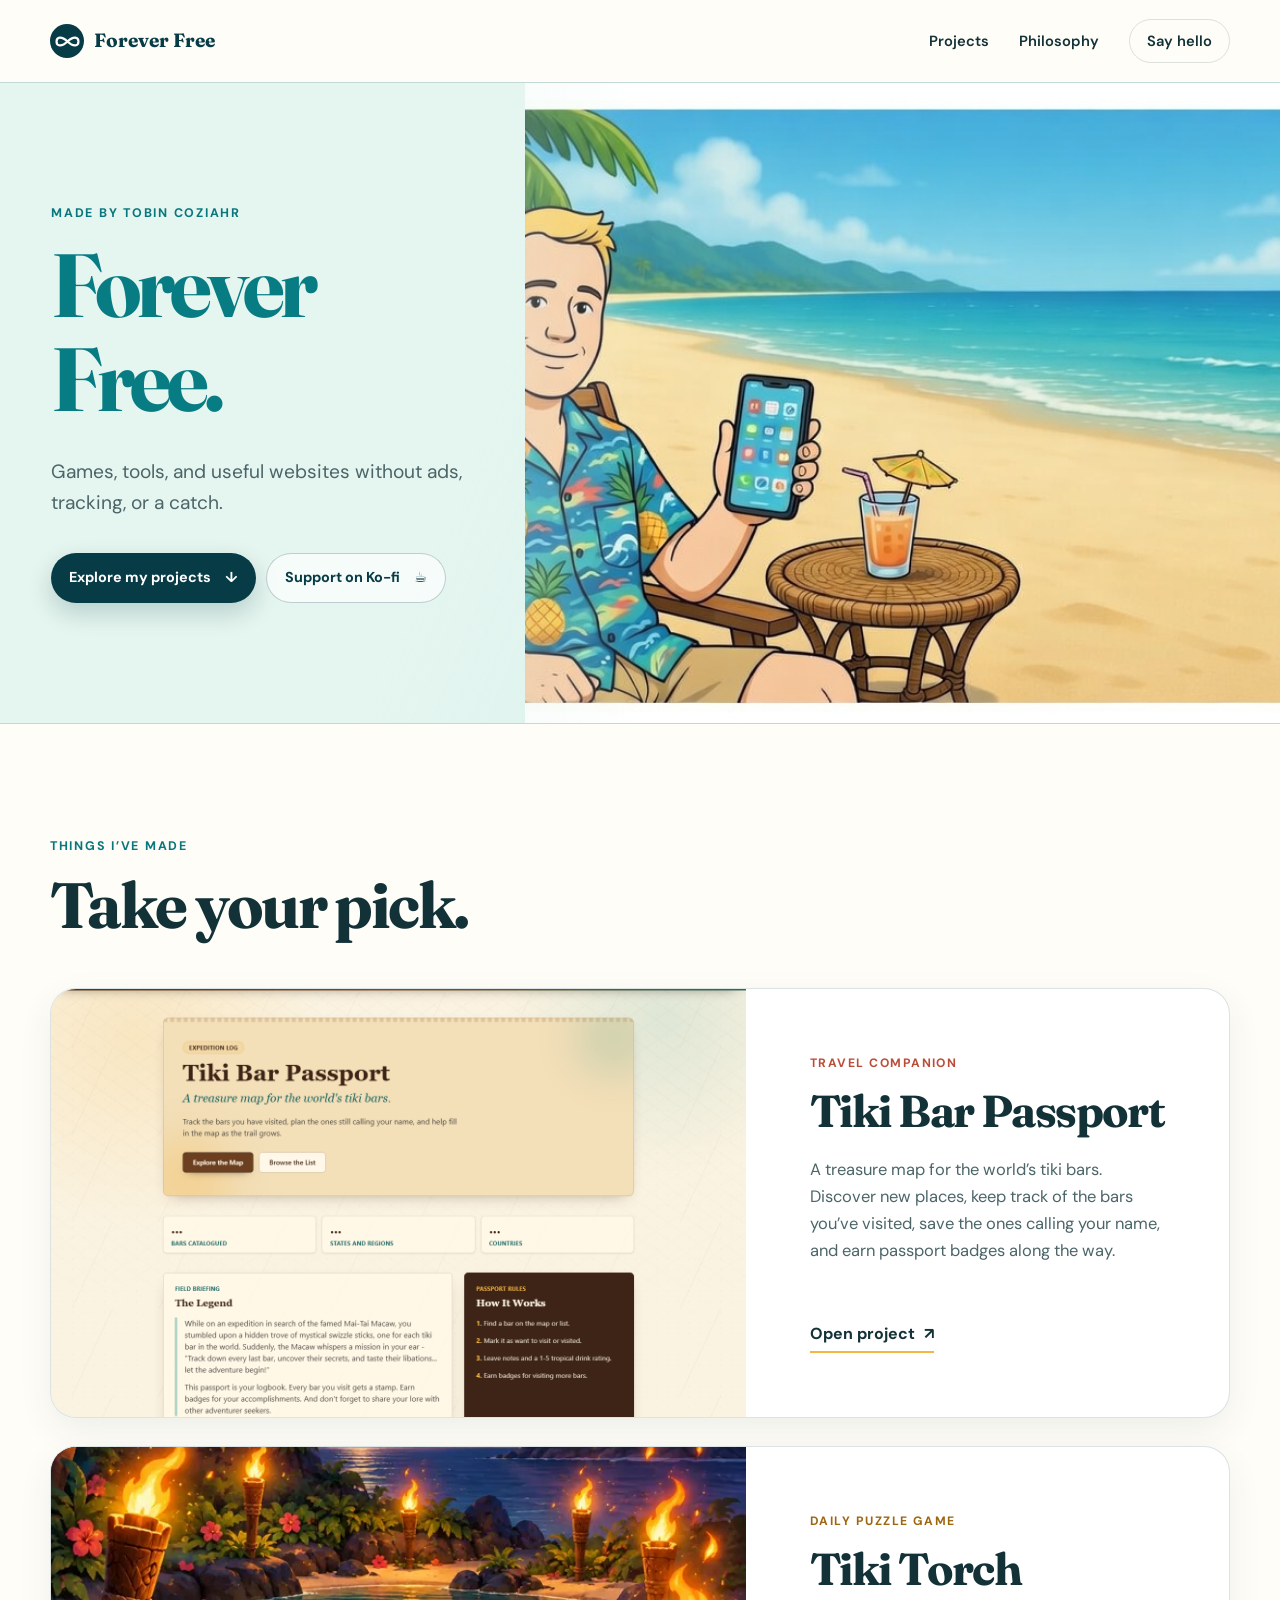
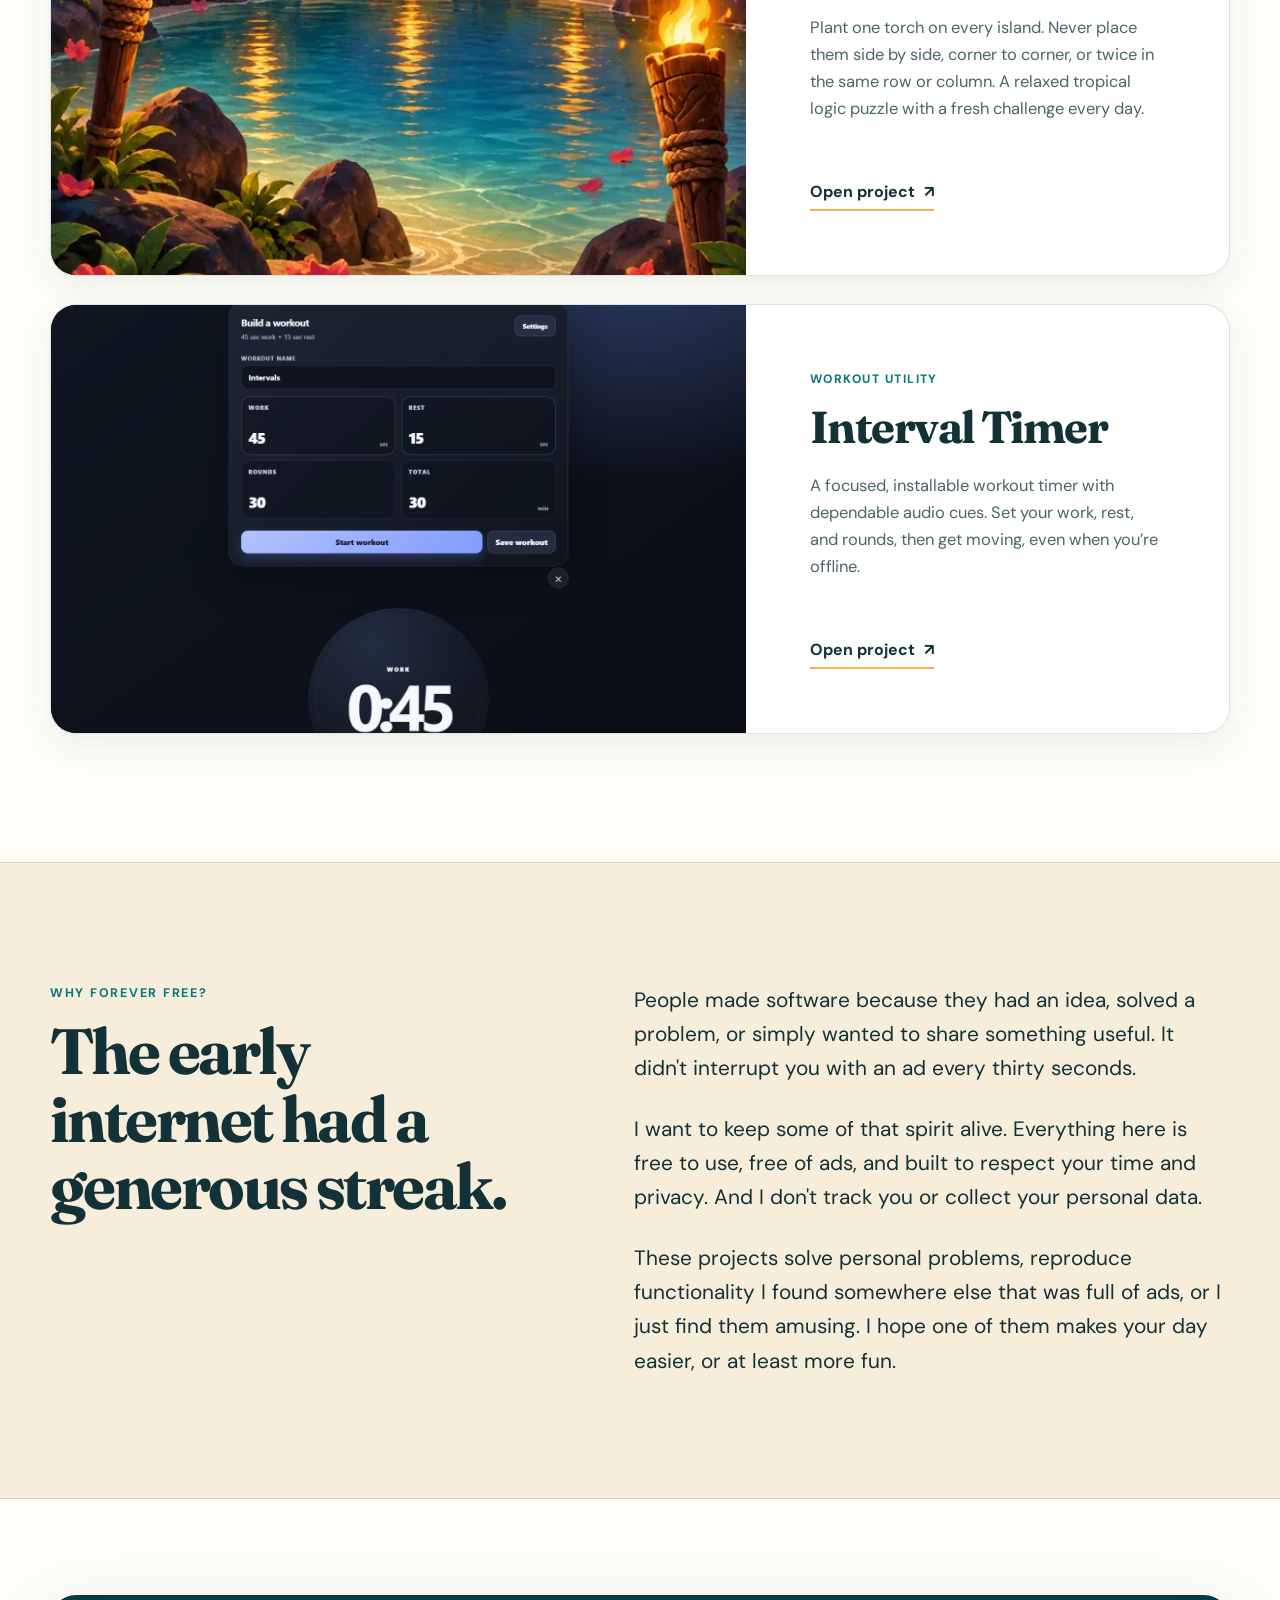
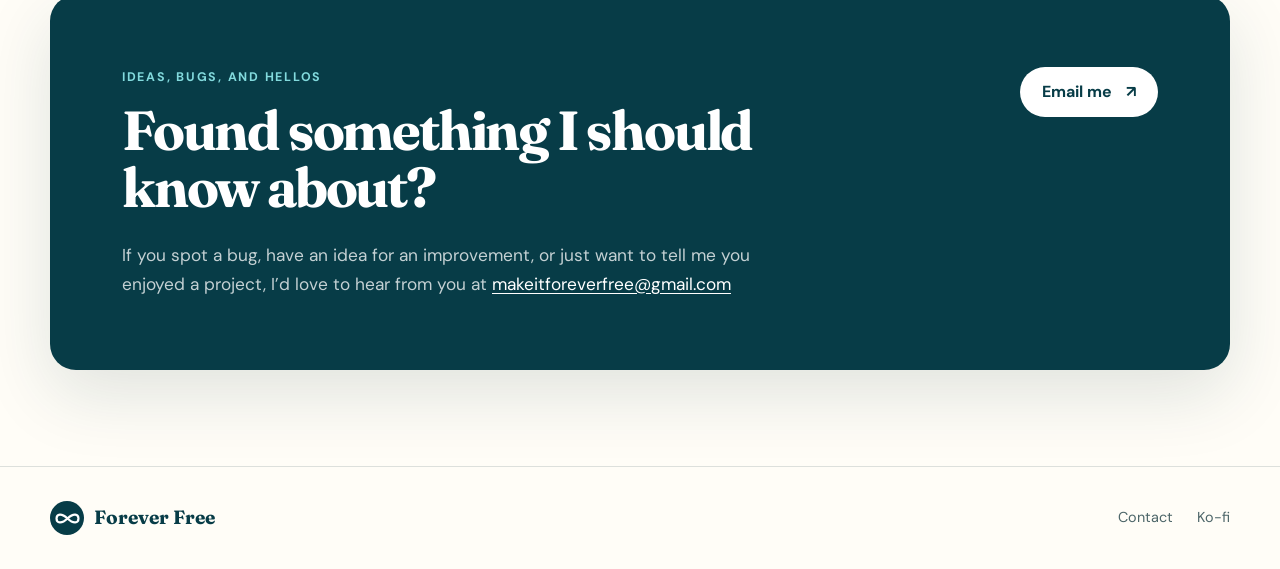
==== commit aa2333b9: "Improve mobile hero framing" ====
--- a/website/index.html
+++ b/website/index.html
@@ -35,7 +35,6 @@
         </div>
       </div>
       <div class="hero-art" role="img" aria-label="Tobin relaxing by a tropical beach while holding a phone"></div>
-      <p class="hero-note" aria-hidden="true">No ads · No tracking · No joke</p>
     </section>
 
     <section class="projects-section" id="projects" aria-labelledby="projects-title">
--- a/website/style.css
+++ b/website/style.css
@@ -22,7 +22,6 @@
 h1{margin:0;color:#087c83;font-size:clamp(3.9rem,7vw,7rem);letter-spacing:-.055em}
 .hero-intro{max-width:570px;margin:30px 0 34px;color:var(--ink-soft);font-size:clamp(1.08rem,1.5vw,1.28rem)}
 .hero-art{min-height:640px;background-image:linear-gradient(90deg,rgba(229,245,239,.25),transparent 16%),url("assets/cVBCR.jpg");background-position:45% 49%;background-size:auto 960px}
-.hero-note{position:absolute;right:28px;bottom:20px;z-index:2;margin:0;padding:8px 13px;border-radius:999px;background:rgba(5,45,53,.82);color:white;font-size:.72rem;font-weight:700;letter-spacing:.09em;text-transform:uppercase;backdrop-filter:blur(7px)}
 .button{display:inline-flex;align-items:center;justify-content:center;align-self:flex-start;gap:14px;min-height:50px;padding:12px 22px;border-radius:999px;font-weight:700;text-decoration:none;transition:transform .2s ease,background .2s ease,box-shadow .2s ease}
 .hero-actions{display:flex;align-items:center;flex-wrap:wrap;gap:10px}.hero-actions .button{padding-inline:18px;font-size:.9rem}.button:hover{transform:translateY(-2px)} .button-primary{background:var(--deep);color:white;box-shadow:0 10px 25px rgba(7,60,71,.2)} .button-primary:hover{background:#095867}.button-support{border:1px solid rgba(7,60,71,.24);background:rgba(255,255,255,.65);color:var(--deep)}.button-support:hover{background:white}.button-light{background:white;color:var(--deep)}
 .projects-section{width:min(calc(100% - 48px),var(--max));margin:0 auto;padding:112px 0 128px}
@@ -51,5 +50,5 @@
 .site-footer{display:grid;grid-template-columns:1fr 1fr;align-items:center;gap:30px;padding:34px max(24px,calc((100vw - var(--max))/2));border-top:1px solid var(--line);color:var(--ink-soft);font-size:.9rem}.footer-links{display:flex;justify-content:flex-end;gap:24px}.footer-links a{text-decoration:none}.footer-links a:hover{color:#08777d}
 :focus-visible{outline:3px solid var(--sun);outline-offset:4px}
 @media(max-width:900px){.hero{grid-template-columns:1fr}.hero-copy{padding:70px 32px 54px;background:var(--aqua-pale)}.hero-art{min-height:430px;background-position:center 49%}.project-card,.project-featured{grid-template-columns:1fr}.project-visual{height:390px}.philosophy{grid-template-columns:1fr}.philosophy-heading{position:static}.contact{align-items:flex-start;flex-direction:column;gap:34px}}
-@media(max-width:650px){.site-header{width:min(calc(100% - 32px),var(--max));min-height:70px}nav a:not(.nav-contact){display:none}nav{gap:0}.nav-contact{padding:7px 13px}.hero{min-height:auto}.hero-copy{padding:56px 20px 46px}h1{font-size:clamp(3rem,14vw,4.6rem)}.hero-actions{align-items:stretch;flex-direction:column}.hero-actions .button{align-self:stretch}.hero-art{min-height:330px;background-size:auto 510px;background-position:36% 49%}.hero-note{right:14px;bottom:14px}.projects-section{width:min(calc(100% - 32px),var(--max));padding:82px 0 92px}.project-visual{height:270px}.media-phones{padding:22px 14px}.phone-gallery{gap:12px}.phone-shot{max-width:46%;max-height:240px;border-width:4px;border-radius:18px}.phone-gallery.single .phone-shot{max-width:68%}.project-body,.project-featured .project-body{padding:28px 24px 32px}.project-card h3{font-size:2.25rem}.philosophy{padding-block:84px}.contact{width:min(calc(100% - 32px),var(--max));margin:64px auto;padding:34px 24px}.site-footer{grid-template-columns:1fr;text-align:center}.footer-wordmark{justify-self:center}.footer-links{justify-content:center}}
+@media(max-width:650px){.site-header{width:min(calc(100% - 32px),var(--max));min-height:70px}nav a:not(.nav-contact){display:none}nav{gap:0}.nav-contact{padding:7px 13px}.hero{min-height:auto}.hero-copy{padding:56px 20px 46px}h1{font-size:clamp(3rem,14vw,4.6rem)}.hero-actions{align-items:stretch;flex-direction:column}.hero-actions .button{align-self:stretch}.hero-art{min-height:330px;background-size:auto 510px;background-position:left 49%}.projects-section{width:min(calc(100% - 32px),var(--max));padding:82px 0 92px}.project-visual{height:270px}.media-phones{padding:22px 14px}.phone-gallery{gap:12px}.phone-shot{max-width:46%;max-height:240px;border-width:4px;border-radius:18px}.phone-gallery.single .phone-shot{max-width:68%}.project-body,.project-featured .project-body{padding:28px 24px 32px}.project-card h3{font-size:2.25rem}.philosophy{padding-block:84px}.contact{width:min(calc(100% - 32px),var(--max));margin:64px auto;padding:34px 24px}.site-footer{grid-template-columns:1fr;text-align:center}.footer-wordmark{justify-self:center}.footer-links{justify-content:center}}
 @media(prefers-reduced-motion:reduce){html{scroll-behavior:auto}*,*::before,*::after{transition-duration:.01ms!important}}
